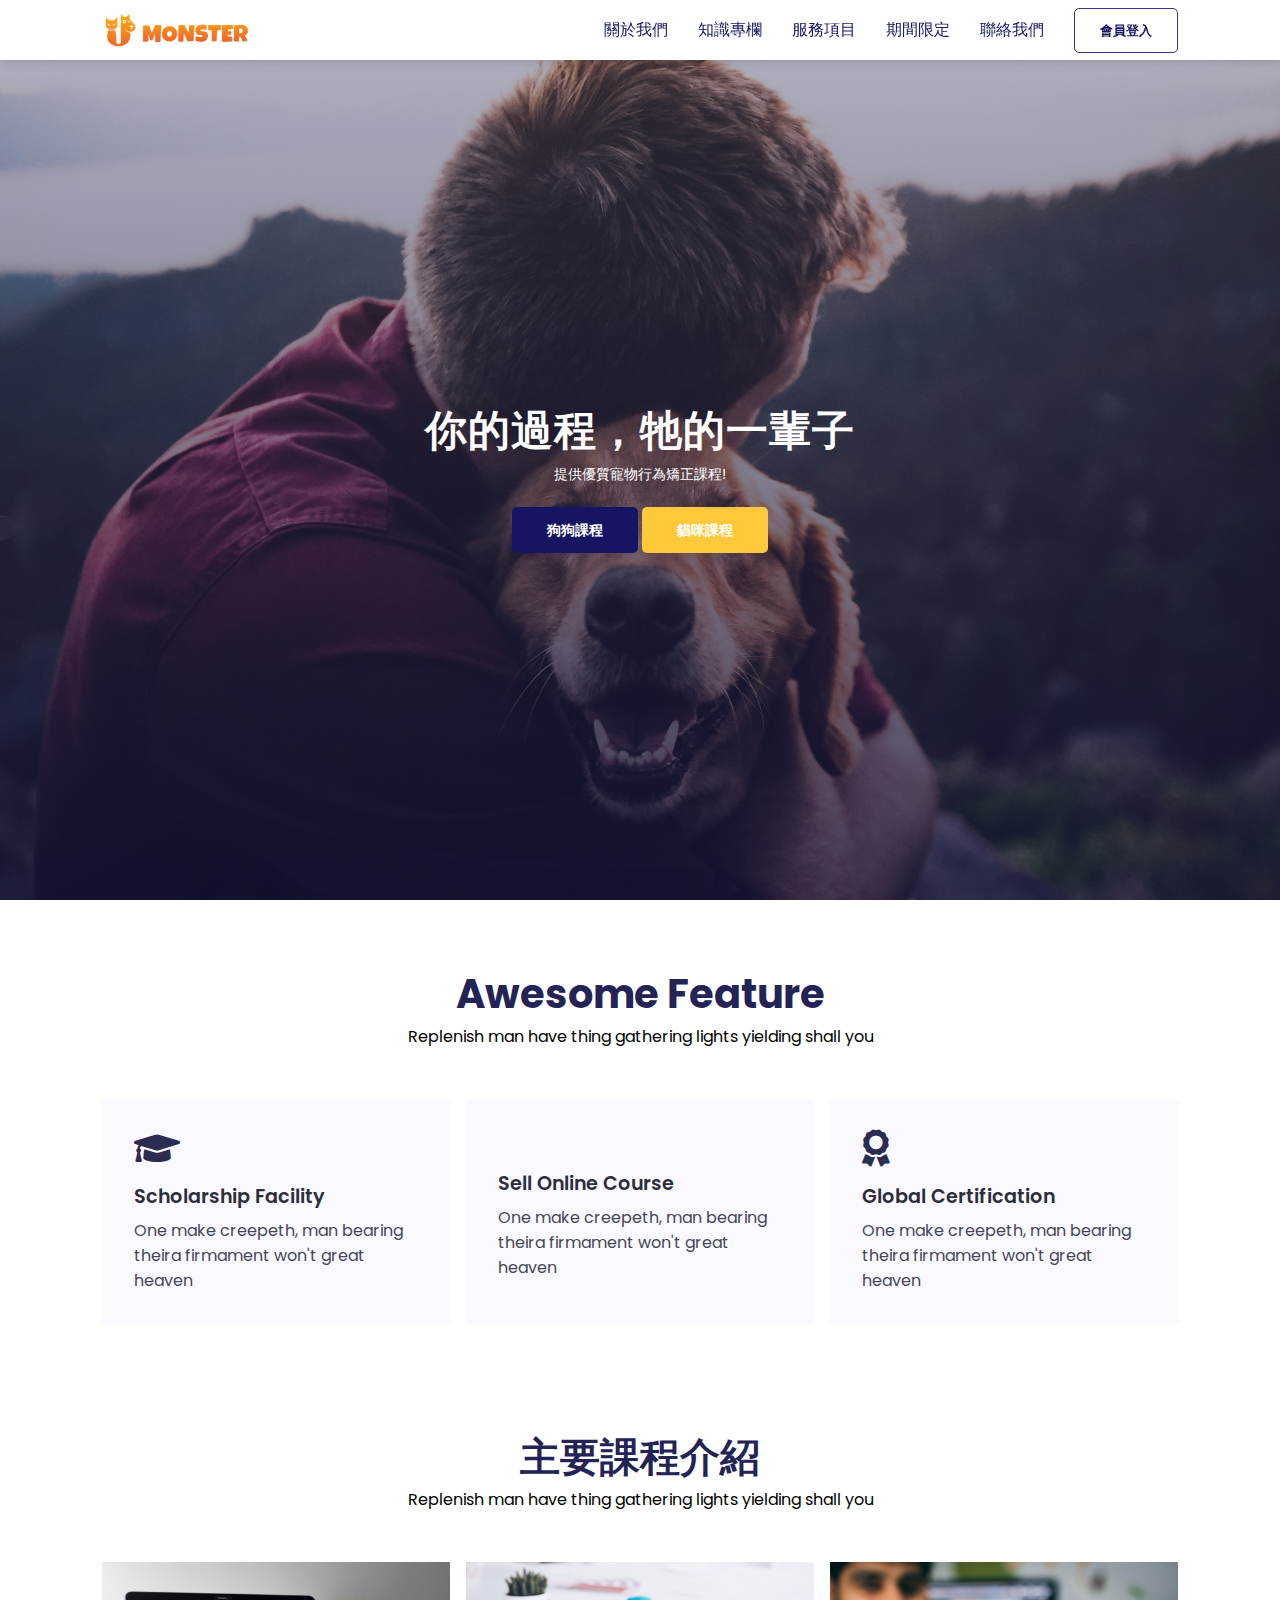
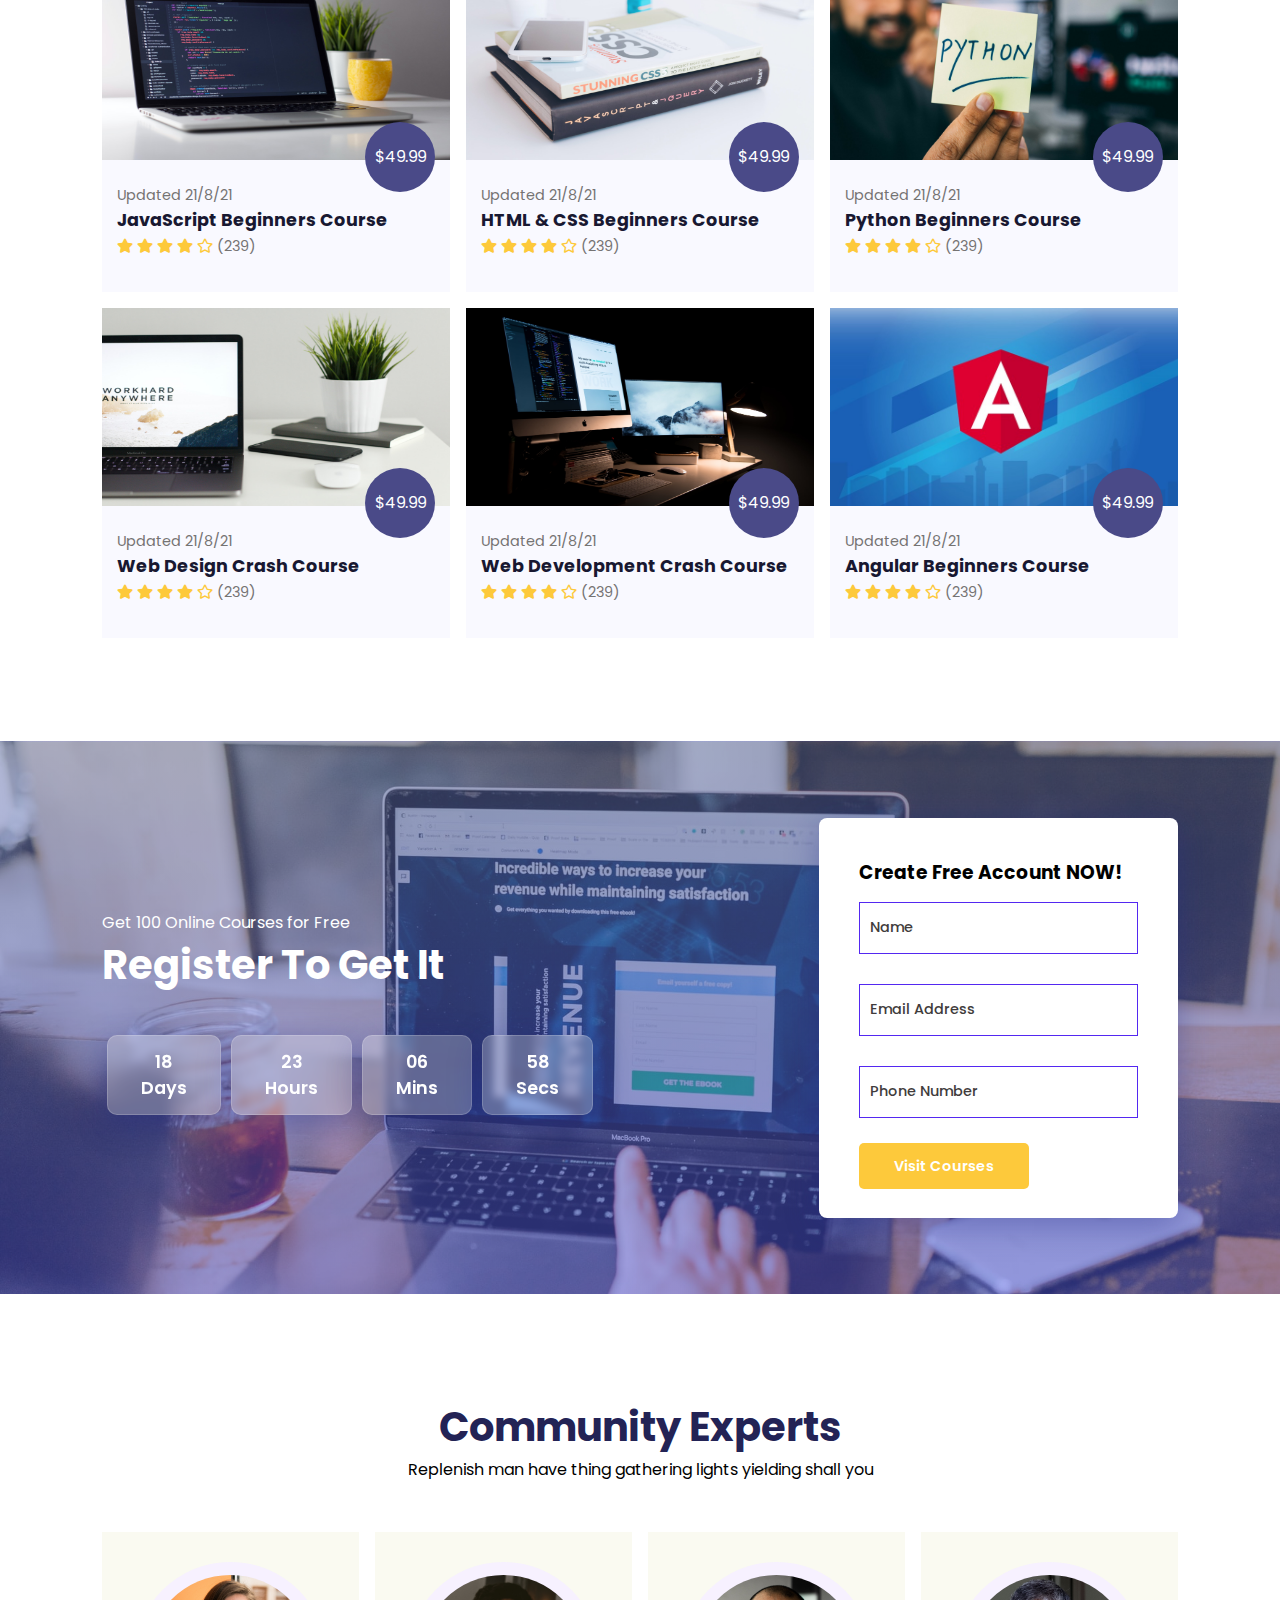
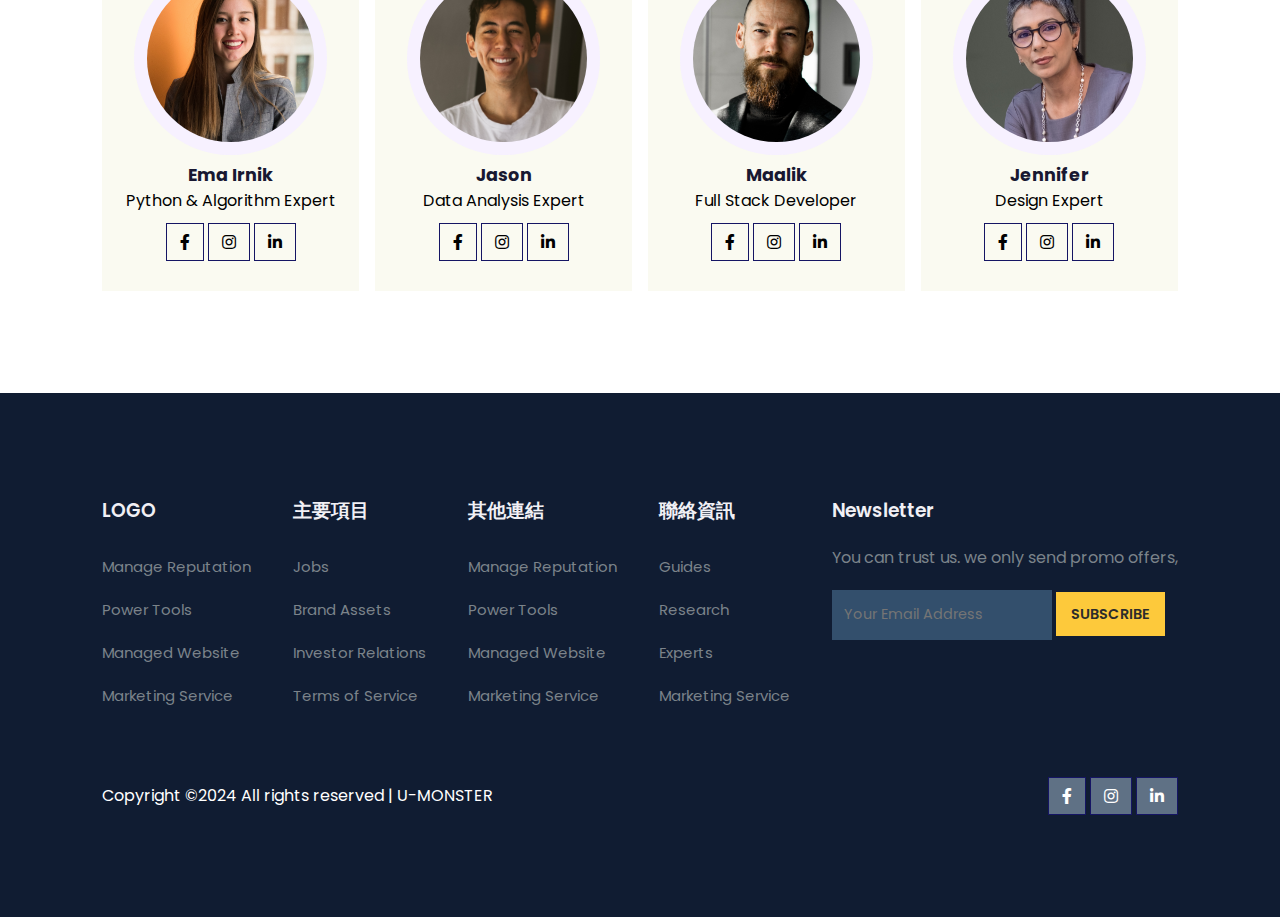
==== index.html @ ef21ac80 "version1" ====
<!DOCTYPE html>
<html lang="en">

<head>
    <meta charset="UTF-8">
    <meta http-equiv="X-UA-Compatible" content="IE=edge">
    <meta name="viewport" content="width=device-width, initial-scale=1.0">
    <title>U-MONSTER</title>
    <link rel="stylesheet" href="https://pro.fontawesome.com/releases/v5.10.0/css/all.css" />

    <link rel="stylesheet" href="style.css">
    <script src="https://code.jquery.com/jquery-3.6.0.min.js" integrity="sha256-/xUj+3OJU5yExlq6GSYGSHk7tPXikynS7ogEvDej/m4=" crossorigin="anonymous"></script>
</head>

<body>

    <nav>
        <img onclick="window.location.href='index.html'" src="images/logo_d.png" alt="">
        <div class="navigation">
            <ul>
                <i id="menu-close" class="fas fa-times"></i>
                <li><a href="about.html">關於我們</a></li>
                <li><a href="blog.html">知識專欄</a></li>
                <li><a href="course.html">服務項目</a></li>
                <li><a href="#">期間限定</a></li>
                <li><a href="contact.html">聯絡我們</a></li>
                <li><a class="blue" href="join.html">會員登入</a></li>
            </ul>
            <img id="menu-btn" src="images/menu.png" alt="">
        </div>
    </nav>

    <section id="home">
        <h2>你的過程，牠的一輩子</h2>
        <p>提供優質寵物行為矯正課程!</p>
        <div class="btn">
            <a class="blue" href="#">狗狗課程</a>
            <a class="yellow" href="#">貓咪課程</a>
        </div>
    </section>

    <section id="features">
        <h1>Awesome Feature</h1>
        <p>Replenish man have thing gathering lights yielding shall you</p>
        <div class="fea-base">
            <div class="fea-box">
                <i class="fas fa-graduation-cap"></i>
                <h3>Scholarship Facility</h3>
                <p>One make creepeth, man bearing theira firmament won't great heaven</p>
            </div>

            <div class="fea-box">
                <i class="fas fa-file-certificate"></i>
                <h3>Sell Online Course</h3>
                <p>One make creepeth, man bearing theira firmament won't great heaven</p>
            </div>

            <div class="fea-box">
                <i class="fas fa-award"></i>
                <h3>Global Certification</h3>
                <p>One make creepeth, man bearing theira firmament won't great heaven</p>
            </div>
        </div>
    </section>

    <section id="course">
        <h1>主要課程介紹</h1>
        <p>Replenish man have thing gathering lights yielding shall you</p>
        <div class="course-box">
            <div class="courses">
                <img src="images/c1.jpg" alt="">
                <div class="details">
                    <span>Updated 21/8/21</span>
                    <h6>JavaScript Beginners Course</h6>
                    <div class="star">
                        <i class="fas fa-star"></i>
                        <i class="fas fa-star"></i>
                        <i class="fas fa-star"></i>
                        <i class="fas fa-star"></i>
                        <i class="far fa-star"></i>
                        <span>(239)</span>
                    </div>
                </div>
                <div class="cost">
                    $49.99
                </div>
            </div>
            <div class="courses">
                <img src="images/c2.jpg" alt="">
                <div class="details">
                    <span>Updated 21/8/21</span>
                    <h6>HTML & CSS Beginners Course</h6>
                    <div class="star">
                        <i class="fas fa-star"></i>
                        <i class="fas fa-star"></i>
                        <i class="fas fa-star"></i>
                        <i class="fas fa-star"></i>
                        <i class="far fa-star"></i>
                        <span>(239)</span>
                    </div>
                </div>
                <div class="cost">
                    $49.99
                </div>
            </div>
            <div class="courses">
                <img src="images/c3.jpg" alt="">
                <div class="details">
                    <span>Updated 21/8/21</span>
                    <h6>Python Beginners Course</h6>
                    <div class="star">
                        <i class="fas fa-star"></i>
                        <i class="fas fa-star"></i>
                        <i class="fas fa-star"></i>
                        <i class="fas fa-star"></i>
                        <i class="far fa-star"></i>
                        <span>(239)</span>
                    </div>
                </div>
                <div class="cost">
                    $49.99
                </div>
            </div>
            <div class="courses">
                <img src="images/c4.jpg" alt="">
                <div class="details">
                    <span>Updated 21/8/21</span>
                    <h6>Web Design Crash Course</h6>
                    <div class="star">
                        <i class="fas fa-star"></i>
                        <i class="fas fa-star"></i>
                        <i class="fas fa-star"></i>
                        <i class="fas fa-star"></i>
                        <i class="far fa-star"></i>
                        <span>(239)</span>
                    </div>
                </div>
                <div class="cost">
                    $49.99
                </div>
            </div>
            <div class="courses">
                <img src="images/c5.jpg" alt="">
                <div class="details">
                    <span>Updated 21/8/21</span>
                    <h6>Web Development Crash Course</h6>
                    <div class="star">
                        <i class="fas fa-star"></i>
                        <i class="fas fa-star"></i>
                        <i class="fas fa-star"></i>
                        <i class="fas fa-star"></i>
                        <i class="far fa-star"></i>
                        <span>(239)</span>
                    </div>
                </div>
                <div class="cost">
                    $49.99
                </div>
            </div>
            <!-- <div class="courses">
                <img src="images/vue.jpeg" alt="">
                <div class="details">
                    <span>Updated 21/8/21</span>
                    <h6>VUE JS Beginners Course</h6>
                    <div class="star">
                        <i class="fas fa-star"></i>
                        <i class="fas fa-star"></i>
                        <i class="fas fa-star"></i>
                        <i class="fas fa-star"></i>
                        <i class="far fa-star"></i>
                        <span>(239)</span>
                    </div>
                </div>
                <div class="cost">
                    $49.99
                </div>
            </div> -->
            <div class="courses">
                <img src="images/c6.jpg" alt="">
                <div class="details">
                    <span>Updated 21/8/21</span>
                    <h6>Angular Beginners Course</h6>
                    <div class="star">
                        <i class="fas fa-star"></i>
                        <i class="fas fa-star"></i>
                        <i class="fas fa-star"></i>
                        <i class="fas fa-star"></i>
                        <i class="far fa-star"></i>
                        <span>(239)</span>
                    </div>
                </div>
                <div class="cost">
                    $49.99
                </div>
            </div>
        </div>
    </section>

    <section id="registration">
        <div class="reminder">
            <p>Get 100 Online Courses for Free</p>
            <h1>Register To Get It</h1>
            <div class="time">
                <div class="date">
                    18<br>Days
                </div>
                <div class="date">
                    23<br>Hours
                </div>
                <div class="date">
                    06<br>Mins
                </div>
                <div class="date">
                    58<br>Secs
                </div>
            </div>
        </div>
        <div class="form">
            <h3>Create Free Account NOW!</h3>
            <input type="text" name="" id="" placeholder="Name">
            <input type="email" name="" id="" placeholder="Email Address">
            <input type="text" name="" id="" placeholder="Phone Number">
            <div class="btn">
                <a class="yellow" href="#">Visit Courses</a>
            </div>
        </div>
    </section>

    <section id="experts">
        <h1>Community Experts</h1>
        <p>Replenish man have thing gathering lights yielding shall you</p>
        <div class="expert-box">
            <div class="profile">
                <img src="images/pro1.webp" alt="">
                <h6>Ema Irnik</h6>
                <p>Python & Algorithm Expert</p>
                <div class="pro-link">
                    <i class="fab fa-facebook-f"></i>
                    <i class="fab fa-instagram"></i>
                    <i class="fab fa-linkedin-in"></i>
                </div>
            </div>
            <div class="profile">
                <img src="images/pro2.webp" alt="">
                <h6>Jason</h6>
                <p>Data Analysis Expert</p>
                <div class="pro-link">
                    <i class="fab fa-facebook-f"></i>
                    <i class="fab fa-instagram"></i>
                    <i class="fab fa-linkedin-in"></i>
                </div>
            </div>
            <div class="profile">
                <img src="images/pro3.webp" alt="">
                <h6>Maalik</h6>
                <p>Full Stack Developer</p>
                <div class="pro-link">
                    <i class="fab fa-facebook-f"></i>
                    <i class="fab fa-instagram"></i>
                    <i class="fab fa-linkedin-in"></i>
                </div>
            </div>
            <div class="profile">
                <img src="images/pro4.webp" alt="">
                <h6>Jennifer </h6>
                <p>Design Expert</p>
                <div class="pro-link">
                    <i class="fab fa-facebook-f"></i>
                    <i class="fab fa-instagram"></i>
                    <i class="fab fa-linkedin-in"></i>
                </div>
            </div>
        </div>
    </section>

    <footer>
        <div class="footer-col">
            <h3>LOGO</h3>
            <li>Manage Reputation</li>
            <li>Power Tools</li>
            <li>Managed Website</li>
            <li>Marketing Service</li>
        </div>
        <div class="footer-col">
            <h3>主要項目</h3>
            <li>Jobs</li>
            <li>Brand Assets</li>
            <li>Investor Relations</li>
            <li>Terms of Service</li>
        </div>
        <div class="footer-col">
            <h3>其他連結</h3>
            <li>Manage Reputation</li>
            <li>Power Tools</li>
            <li>Managed Website</li>
            <li>Marketing Service</li>
        </div>
        <div class="footer-col">
            <h3>聯絡資訊</h3>
            <li>Guides</li>
            <li>Research</li>
            <li>Experts</li>
            <li>Marketing Service</li>
        </div>
        <div class="footer-col">
            <h3>Newsletter</h3>
            <p>You can trust us. we only send promo offers,</p>
            <div class="subscribe">
                <input type="text" name="" placeholder="Your Email Address" id="">
                <a class="yellow" href="#">SUBSCRIBE</a>
            </div>
        </div>
        <div class="copyright">
            <p>Copyright ©2024 All rights reserved | U-MONSTER</p>
            <div class="pro-link">
                <i class="fab fa-facebook-f"></i>
                <i class="fab fa-instagram"></i>
                <i class="fab fa-linkedin-in"></i>
            </div>
        </div>
    </footer>

    <script>
        $("#menu-btn").click(function() {
            $("nav .navigation ul").addClass("active");
        });
        $("#menu-close").click(function() {
            $("nav .navigation ul").removeClass("active");
        });
    </script>

</body>

</html>
---- style.css ----
@import url('https://fonts.googleapis.com/css2?family=Poppins:wght@100;200;300;400;500;600;700;800;900&display=swap');
* {
    margin: 0;
    padding: 0;
    box-sizing: border-box;
    font-family: 'Poppins', sans-serif;
}

body {
    font-family: 'Poppins', sans-serif;
    /* background-image: url("images/back9.jpg");
    background-size: 100%;
    background-position: center;
    background-repeat: no-repeat; */
    /* width: 100%;
    height: 100vh; */
}

h1 {
    font-size: 2.5rem;
    font-weight: 700;
    color: rgb(35, 35, 85);
}

span {
    font-size: .9rem;
    color: #757373;
}

h6 {
    font-size: 1.1rem;
    color: rgb(24, 24, 49);
}

nav {
    position: fixed;
    width: 100%;
    display: flex;
    flex-direction: row;
    justify-content: space-between;
    align-items: center;
    padding: 1vw 8vw;
    background: #fff;
    box-shadow: 2px 2px 10px rgba(0, 0, 0, 0.15);
    z-index: 999;
}

nav img {
    width: 150px;
    cursor: pointer;
}

nav .navigation {
    display: flex;
}

nav .navigation ul {
    display: flex;
    justify-content: flex-end;
    align-items: center;
}

nav .navigation ul li {
    list-style: none;
    margin-left: 30px;
}

nav .navigation ul li a {
    text-decoration: none;
    color: rgb(21, 21, 100);
    font-size: 16px;
    font-weight: 500;
    transition: 0.3s ease;
}

nav .navigation ul li a:hover,
nav .navigation ul li a.active {
    color: #FDC93B;
}

nav .navigation ul li a.blue {
    font-size: 0.8rem;
    padding: 13px 25px;
    border-radius: 5px;
    outline: none;
    border: none;
    font-weight: 600;
    cursor: pointer;
    color: rgb(21, 21, 100);
    border: 1px solid #412e88;
    /* background: rgb(50, 50, 136); */
}

nav .navigation ul li a.blue:hover {
    box-shadow: 2px 2px 11px rgba(0, 0, 0, 0.1);
}

#menu-btn {
    width: 30px;
    height: 30px;
    display: none;
}

#menu-btn img {
    width: 100%;
    height: 100%;
    background-size: cover;
    background-position: center;
}

#menu-close {
    display: none;
}

#home {
    background-image: linear-gradient(rgba(9, 5, 54, 0.3), rgba(5, 4, 46, 0.7)), url("images/bg-2.jpg");
    background-repeat: no-repeat;
    background-size: cover;
    background-position: center;
    display: flex;
    flex-direction: column;
    justify-content: center;
    align-items: center;
    text-align: center;
    padding-top: 40px;
    width: 100%;
    height: 100vh;
}

#home h2 {
    color: #fff;
    font-size: 2.6rem;
    letter-spacing: 1px;
}

#home p {
    width: 50%;
    color: #fff;
    font-size: 0.9rem;
    line-height: 25px;
}

#home .btn {
    margin-top: 30px;
}

#home a {
    text-decoration: none;
    font-size: 0.9rem;
    padding: 13px 35px;
    background: #fff;
    border-radius: 5px;
    font-weight: 600;
    transition: 0.3s ease;
}

#home a.blue {
    text-decoration: none;
    font-size: 0.9rem;
    color: #fff;
    background: rgb(21, 21, 100);
}

#home a.blue:hover {
    background: #f7f3e9;
    color: rgb(21, 21, 100);
}

#home a.yellow {
    text-decoration: none;
    font-size: 0.9rem;
    color: #fff;
    background: #FDC93B;
}

#home a.yellow:hover {
    background: #f7f3e9;
    color: rgb(21, 21, 100);
}

#features {
    padding: 5vw 8vw 0 8vw;
    text-align: center;
}

#features .fea-base {
    display: grid;
    grid-template-columns: repeat(auto-fit, minmax(320px, 1fr));
    grid-gap: 1rem;
    margin-top: 50px;
}

#features .fea-box {
    background: #F9F9FF;
    padding: 2rem;
    text-align: start;
}

#features .fea-box i {
    font-size: 2.3rem;
    color: rgb(44, 44, 80);
}

#features .fea-box h3 {
    font-size: 1.2rem;
    font-weight: 600;
    color: rgb(46, 46, 59);
    padding: 13px 0 7px 0;
}

#features .fea-box p {
    font-size: 1rem;
    font-weight: 400;
    color: rgb(70, 70, 87);
}

#course {
    padding: 8vw 8vw 0 8vw;
    text-align: center;
}

#course .course-box {
    display: grid;
    grid-template-columns: repeat(auto-fit, minmax(320px, 1fr));
    grid-gap: 1rem;
    margin-top: 50px;
}

#course .course-box .courses {
    text-align: start;
    position: relative;
    background: #F9F9FF;
    height: 100%;
}

#course .course-box .courses img {
    width: 100%;
    height: 60%;
    background-size: cover;
    background-position: center;
}

#course .course-box .courses .details {
    padding: 15px 15px 0 15px;
}

#course .course-box .courses .details i {
    color: #FDC93B;
    font-size: .9rem;
}

#course .course-box .courses .cost {
    background-color: rgb(74, 74, 136);
    color: #fff;
    line-height: 70px;
    width: 70px;
    height: 70px;
    text-align: center;
    border-radius: 50%;
    position: absolute;
    bottom: 100px;
    right: 15px;
}


/* Registration */

#registration {
    margin-top: 8vw;
    padding: 6vw 8vw 6vw 8vw;
    background-image: linear-gradient(rgba(99, 112, 168, 0.5), rgba(81, 91, 233, 0.5)), url("images/signup.jpg");
    width: 100%;
    height: 100%;
    background-size: cover;
    background-position: center;
    display: flex;
    justify-content: space-between;
    align-items: center;
}

#registration .reminder {
    color: #fff;
}

#registration .reminder h1 {
    color: #fff;
}

#registration .reminder .time {
    display: flex;
    margin-top: 40px;
}

#registration .reminder .time .date {
    text-align: center;
    border-radius: 5px;
    border: 2px solid #fff;
    padding: 13px 33px;
    margin: 0 5px 10px 5px;
    background: rgba( 255, 255, 255, 0.25);
    box-shadow: 0 8px 32px 0 rgba( 31, 38, 135, 0.37);
    backdrop-filter: blur( 4px);
    -webkit-backdrop-filter: blur( 4px);
    border-radius: 10px;
    border: 1px solid rgba( 255, 255, 255, 0.18);
    font-size: 1.1rem;
    font-weight: 600;
}

#registration .form {
    background: #fff;
    border-radius: 8px;
    display: flex;
    flex-direction: column;
    padding: 40px;
    box-shadow: 0 8px 32px 0 rgba( 31, 38, 135, 0.37);
}

#registration .form input {
    margin: 15px 0;
    padding: 15px 10px;
    border: 1px solid rgb(84, 40, 241);
    outline: none;
}

#registration .form input::placeholder {
    color: #413c3c;
    font-size: 0.9rem;
    font-weight: 500;
}

#registration .btn {
    margin-top: 20px;
}

#registration a {
    text-decoration: none;
    font-size: 0.9rem;
    padding: 13px 35px;
    background: #fff;
    border-radius: 5px;
    font-weight: 600;
    transition: 0.3s ease;
}

#registration a.yellow {
    text-decoration: none;
    font-size: 0.9rem;
    color: #fff;
    background: #FDC93B;
}

#registration a.yellow:hover {
    background: #e4e0d6;
    color: rgb(21, 21, 100);
}

#experts {
    padding: 8vw 8vw 0 8vw;
    text-align: center;
}

#experts .expert-box {
    display: grid;
    grid-template-columns: repeat(auto-fit, minmax(250px, 1fr));
    grid-gap: 1rem;
    margin-top: 50px;
}

#experts .expert-box .profile {
    background: #fafaf1;
    padding: 30px 10px;
}

.pro-link {
    margin-top: 10px;
}

.pro-link i {
    padding: 10px 13px;
    border: 1px solid rgb(21, 21, 100);
    cursor: pointer;
    transition: 0.3s ease;
}

.pro-link i:hover {
    background: rgb(21, 21, 100);
    color: #fff;
    border: 1px solid rgb(21, 21, 100);
    cursor: pointer;
}

footer {
    margin-top: 8vw;
    padding: 8vw;
    /* background-color: #002347; */
    background-color: #101C32;
    /* display: grid;
    grid-template-columns: repeat(auto-fit, minmax(270px, 1fr));
    grid-gap: 1rem; */
    display: flex;
    justify-content: space-between;
    align-items: flex-start;
    flex-wrap: wrap;
}

footer .footer-col {
    padding-bottom: 40px;
}

footer h3 {
    color: rgb(241, 240, 245);
    font-weight: 600;
    padding-bottom: 20px;
}

footer li {
    list-style: none;
    color: #7b838a;
    padding: 10px 0;
    font-size: 15px;
    cursor: pointer;
    transition: 0.3s ease;
}

footer li:hover {
    color: rgb(241, 240, 245);
}

footer p {
    color: #7b838a;
}

footer .subscribe {
    margin-top: 20px;
}

footer input {
    width: 220px;
    padding: 15px 12px;
    background: #334F6C;
    border: none;
    outline: none;
    color: #fff;
}

footer input::placeholder {
    font-size: 0.9rem;
}

footer .subscribe a {
    text-decoration: none;
    font-size: 0.9rem;
    padding: 12px 15px;
    background: #fff;
    font-weight: 600;
    transition: 0.3s ease;
}

footer .subscribe a.yellow {
    text-decoration: none;
    font-size: 0.9rem;
    color: #2c2c2c;
    background: #FDC93B;
}

footer .subscribe a.yellow:hover {
    background: #f7f3e9;
    color: rgb(21, 21, 100);
}

footer .copyright {
    margin-top: 20px;
    display: flex;
    justify-content: space-between;
    align-items: center;
    width: 100%;
    flex-wrap: wrap;
}

footer .copyright p {
    color: #fff;
}

footer .pro-link {
    margin-top: 0;
}

footer .pro-link i {
    background: #5f7185;
    color: #fff;
}

footer .pro-link i:hover {
    background: #FDC93B;
    color: #2c2c2c;
}


/* About Section */

#about-home {
    background-image: linear-gradient(rgba(9, 5, 54, 0.3), rgba(5, 4, 46, 0.7)), url("images/a_1.jpg");
    background-repeat: no-repeat;
    background-size: cover;
    background-position: center;
    display: flex;
    justify-content: center;
    align-items: center;
    text-align: center;
    width: 100%;
    height: 60vh;
    padding-top: 100px;
}

#about-home h2 {
    color: #fff;
    font-size: 2.2rem;
    letter-spacing: 1px;
}

#about-container {
    display: flex;
    align-items: center;
    padding: 8vw 8vw 2vw 8vw;
}

#about-container .about-img {
    width: 60%;
    padding-right: 60px;
}

#about-container .about-img img {
    width: 100%;
}

#about-container .about-text {
    width: 40%;
}

#about-container .about-text h2 {
    color: #29303B;
    padding-bottom: 15px;
}

#about-container .about-text p {
    color: #686F7A;
    font-weight: 300;
}

#about-container .about-text .about-fe {
    display: flex;
    justify-content: space-between;
    align-items: flex-start;
    margin-top: 30px;
}

#about-container .about-text .about-fe img {
    width: 50px;
    background-size: cover;
    background-position: center;
    margin-right: 20px;
}

#about-container .about-text .about-fe .fe-text {
    width: 90%;
}

#about-container .about-text .about-fe .fe-text h5 {
    font-size: 16px;
    color: #29303B;
}

#trust {
    text-align: center;
    padding: 8vw 8vw 0 8vw;
}

#trust .trust-images {
    display: flex;
    flex-direction: row;
    justify-content: space-between;
    align-items: center;
    margin-top: 60px;
}

#trust .trust-images img {
    width: 90px;
    height: auto;
}


/* Blog Section */

#blog-container {
    display: flex;
    align-items: flex-start;
    justify-content: space-between;
    padding: 8vw;
}

#blog-container .blogs {
    width: 60%;
}

#blog-container .blogs .post {
    padding-bottom: 60px;
}

#blog-container .blogs .post img {
    width: 100%;
    border-radius: 19px;
}

#blog-container .blogs .post h3 {
    padding: 15px 0 10px 0;
    color: #29303B;
}

#blog-container .blogs .post p {
    color: #757373;
    padding-bottom: 20px;
    text-align: justify;
}

#blog-container .blogs .post a {
    text-decoration: none;
    font-size: 0.9rem;
    padding: 13px 35px;
    background: #fff;
    border-radius: 5px;
    font-weight: 600;
    transition: 0.3s ease;
}

#blog-container .blogs .post a.blue {
    text-decoration: none;
    font-size: 0.9rem;
    color: #fff;
    background: rgb(21, 21, 100);
}

#blog-container .cate {
    width: 30%;
}

#blog-container .cate h2 {
    padding-bottom: 7px;
}

#blog-container .cate a {
    text-decoration: none;
    color: #757373;
}

#blog-container .cate p {
    padding: 10px 0;
    font-weight: 500;
}


/* Post Section */

#blog-container .postpage {
    width: 60%;
    margin: 0 auto;
}

#blog-container .postpage img {
    width: 100%;
    height: 70vh;
    object-fit: cover;
}

#blog-container .postpage p {
    padding-bottom: 60px !important;
    text-align: justify;
}


/* Course Inner */

#course-inner {
    display: flex;
    justify-content: space-between;
    align-items: flex-start;
    padding: 8vw;
}

#course-inner .overview {
    width: 70%;
}

#course-inner .overview .course-img {
    width: 100%;
    height: 65vh;
    object-fit: cover;
    border-radius: 12px;
    margin-bottom: 20px;
}

#course-inner h3 {
    padding: 35px 0 25px 0;
    color: #29303B;
}

#course-inner p {
    color: #64626e;
}

#course-inner hr {
    height: 1px;
    background: rgba(236, 226, 229, 0.5);
    margin-top: 40px;
}

#course-inner .overview .course-head {
    display: flex;
    align-items: flex-start;
    justify-content: space-between;
}

#course-inner .overview .course-head .c-name {
    width: 70%;
}

#course-inner .overview .course-head h2 {
    color: #29303B;
}

#course-inner .overview .course-head .star {
    margin: 6px 0;
}

#course-inner .overview .course-head i {
    color: #FDC93B;
    font-size: .9rem;
}

#course-inner .overview .course-head p {
    font-size: 15px;
}

#course-inner .overview .course-head span {
    padding: 16px 22px 13px;
    border-radius: 5px;
    font-size: 24px;
    font-weight: 700;
    color: #5838fc;
    background: rgba(88, 56, 252, 0.1);
}

#course-inner .learn p {
    font-size: 15px;
    padding-bottom: 15px;
}

#course-inner .learn p i {
    color: #654ce4;
    font-weight: 700;
    margin-right: 20px;
}

#course-inner .tutor {
    display: flex;
    /* margin: 25px 0; */
}

#course-inner .tutor img {
    width: 70px;
    height: 70px;
    border-radius: 50%;
    margin-right: 20px;
}

#course-inner .tutor h5 {
    font-size: 16px;
}

#course-inner .tutor p {
    font-size: 15px;
}

#course-inner .enroll {
    width: 300px;
    padding: 0px 30px 30px 30px;
    border-radius: 11px;
    box-shadow: 0px 20px 40px 0px rgb(11 2 55 / 8%);
}

#course-inner .enroll h3 {
    padding-bottom: 10px;
}

#course-inner .enroll p {
    font-size: 15px;
    color: #64626e;
    margin: 15px 0;
}

#course-inner .enroll p i {
    color: #654ce4;
    font-weight: 500;
    width: 16px;
    height: 16px;
    line-height: 16px;
    margin-right: 18px;
    text-align: center;
}

#course-inner .enroll-btn {
    padding: 25px 0 20px 0;
    margin: auto;
    text-align: center;
}

#course-inner .enroll-btn a.blue {
    text-decoration: none;
    width: 300px;
    font-size: 0.8rem;
    padding: 13px 45px;
    border-radius: 5px;
    font-weight: 600;
    /* color: rgb(21, 21, 100); */
    color: #fff;
    border: 1px solid #412e88;
    background: rgb(50, 50, 136);
}


/* Contact */

#contact {
    display: flex;
    align-items: flex-start;
    justify-content: space-between;
    padding: 8vw;
}

#contact .getin {
    width: 350px;
}

#contact .getin h2 {
    font-size: 30px;
    color: #2c234d;
    font-weight: 800;
    line-height: .8;
    margin-bottom: 16px;
}

#contact .getin p {
    color: #686875;
    line-height: 24px;
    border-bottom: 1px solid #e5e4ed;
    margin-bottom: 33px;
    padding-bottom: 25px;
}

#contact .getin .getin-details h3 {
    font-size: 16px;
    line-height: 26px;
    font-weight: 600;
    margin-bottom: 15px;
    color: #2c234d;
}

#contact .getin .getin-details div {
    display: flex;
}

#contact .getin .getin-details .get {
    font-size: 16px;
    line-height: 22px;
    color: #5838fc;
    margin-right: 20px;
}

#contact .getin .getin-details div p {
    font-size: 14px;
    border-bottom: none;
    line-height: 22px;
    margin-bottom: 15px;
}

#contact .getin .getin-details .pro-link i {
    margin-right: 8px;
}

#contact .form {
    width: 60%;
    background: #f7f6fa;
    padding: 40px;
    border-radius: 10px;
}

#contact .form h4 {
    font-size: 24px;
    color: #2c234d;
    line-height: 30px;
    margin-bottom: 8px;
}

#contact .form p {
    color: #686875;
    line-height: 24px;
    padding-bottom: 25px;
}

#contact .form .form-row {
    width: 100%;
    display: flex;
    justify-content: space-between;
}

#contact .form .form-row input {
    width: 48%;
    font-size: 14px;
    font-weight: 400;
    border-radius: 3px;
    border: none;
    background: #fff;
    color: #7e7c87;
    outline: none;
    border: 1px solid transparent;
    padding: 20px 30px;
    margin-bottom: 20px;
}

#contact .form .form-col input,
#contact .form .form-col textarea {
    width: 100%;
    font-size: 14px;
    font-weight: 400;
    border-radius: 3px;
    border: none;
    background: #fff;
    color: #7e7c87;
    outline: none;
    border: 1px solid transparent;
    padding: 20px 30px;
    margin-bottom: 20px;
}

#contact .form button {
    font-size: 0.9rem;
    padding: 13px 25px;
    background: #fff;
    border-radius: 5px;
    outline: none;
    border: none;
    font-weight: 600;
    cursor: pointer;
    color: #fff;
    background: rgb(21, 21, 100);
}

#map {
    width: 100%;
    height: 70vh;
}

#map iframe {
    width: 100%;
    height: 100%;
}

@media (max-width:769px) {
    nav {
        padding: 15px 20px;
    }
    nav img {
        width: 130px;
    }
    nav .navigation ul {
        width: 230px;
        height: 100vh;
        position: absolute;
        top: 0;
        right: -230px;
        display: flex;
        flex-direction: column;
        justify-content: flex-start;
        align-items: flex-start;
        background: rgba( 17, 20, 104, 0.45);
        backdrop-filter: blur( 4.5px);
        -webkit-backdrop-filter: blur( 4.5px);
        border: 1px solid rgba( 255, 255, 255, 0.18);
        z-index: 99999;
        transition: 0.3s ease-in-out;
    }
    nav .navigation ul.active {
        right: 0px;
    }
    #menu-close {
        display: initial;
        font-size: 1.6rem;
        padding: 30px 0px 20px 20px;
        color: #fff;
    }
    nav .navigation ul li {
        padding: 20px 0px 20px 40px;
        margin-left: 0;
    }
    nav .navigation ul li a {
        color: #fff;
    }
    nav .navigation ul li a.blue {
        color: #fff;
        border: 1px solid #fff;
    }
    #menu-btn {
        display: initial;
    }
    #home {
        padding-top: 0px;
        width: 100%;
        height: 100vh;
    }
    #home h2 {
        font-size: 2.1rem;
        line-height: 45px;
    }
    #home p {
        width: 90%;
        color: #fff;
        font-size: 0.9rem;
        line-height: 25px;
    }
    #features {
        padding: 8vw 4vw 0 4vw;
    }
    #course {
        padding: 8vw 4vw 0 4vw;
    }
    #registration {
        margin-top: 8vw;
        padding: 6vw 4vw;
    }
    #registration .reminder .time {
        display: flex;
        flex-wrap: wrap;
    }
    footer .pro-link {
        margin-top: 15px;
    }
    /* About Section */
    #about-container {
        padding: 8vw 4vw 2vw 4vw;
    }
    #about-container .about-img {
        padding-right: 30px;
    }
    #trust .trust-images img {
        width: 50px;
        height: auto;
    }
    /* Blog Section */
    #blog-container {
        padding: 8vw 4vw;
    }
    /* Post Section */
    #blog-container .postpage {
        width: 100%;
        margin-top: 30px;
    }
    #blog-container .postpage img {
        width: 100%;
        height: 50vh;
        object-fit: cover;
    }
    /* Course Inner */
    #course-inner {
        padding: 8vw 4vw;
        flex-direction: column;
    }
    #course-inner .overview {
        width: 100%;
        padding-bottom: 30px;
    }
    #course-inner .overview .course-img {
        width: 100%;
        height: 100%;
    }
    /* Contact */
    #contact {
        padding: 8vw 4vw;
    }
    #contact .getin {
        width: 250px;
    }
}

@media (max-width: 475px) {
    h1 {
        font-size: 2rem;
    }
    #registration {
        margin-top: 8vw;
        padding: 6vw 4vw 6vw 4vw;
        display: flex;
        flex-direction: column;
        justify-content: center;
        align-items: center;
        text-align: center;
    }
    #registration .reminder .time {
        margin-top: 20px;
        justify-content: center;
        align-items: center;
    }
    #registration .form {
        margin-top: 20px;
        width: 100%;
    }
    footer input {
        width: 100%;
        margin-bottom: 15px;
    }
    /* About Section */
    #about-container {
        flex-direction: column-reverse;
    }
    #about-container .about-img {
        width: 100%;
        padding-right: 0px;
    }
    #about-container .about-text {
        width: 100%;
        padding-bottom: 20px;
    }
    #trust {
        text-align: center;
        padding: 8vw 4vw 0 4vw;
    }
    #trust .trust-images {
        display: flex;
        flex-direction: row;
        justify-content: center;
        align-items: center;
        flex-wrap: wrap;
        margin-top: 40px;
    }
    #trust .trust-images img {
        width: 60px;
        margin: 10px 15px;
        height: auto;
    }
    /* Blog Section */
    #blog-container {
        flex-direction: column;
    }
    #blog-container .blogs {
        width: 100%;
    }
    #blog-container .cate {
        width: 100%;
    }
    #blog-container .postpage {
        width: 100%;
        margin-top: 70px;
    }
    /* Course_inner */
    #course-inner .overview .course-head h2 {
        font-size: 22px;
    }
    #course-inner .overview .course-head span {
        font-size: 22px;
    }
    #course-inner .enroll {
        width: 100%;
    }
    /* contact */
    #contact {
        flex-direction: column;
        justify-content: center;
    }
    #contact .form {
        width: 100%;
        padding: 30px 20px;
    }
    #contact .form .form-row {
        flex-direction: column-reverse;
        justify-content: flex-start;
    }
    #contact .form .form-row input {
        width: 100%;
    }
    #contact .getin {
        width: 100%;
        margin-bottom: 60px;
    }
}
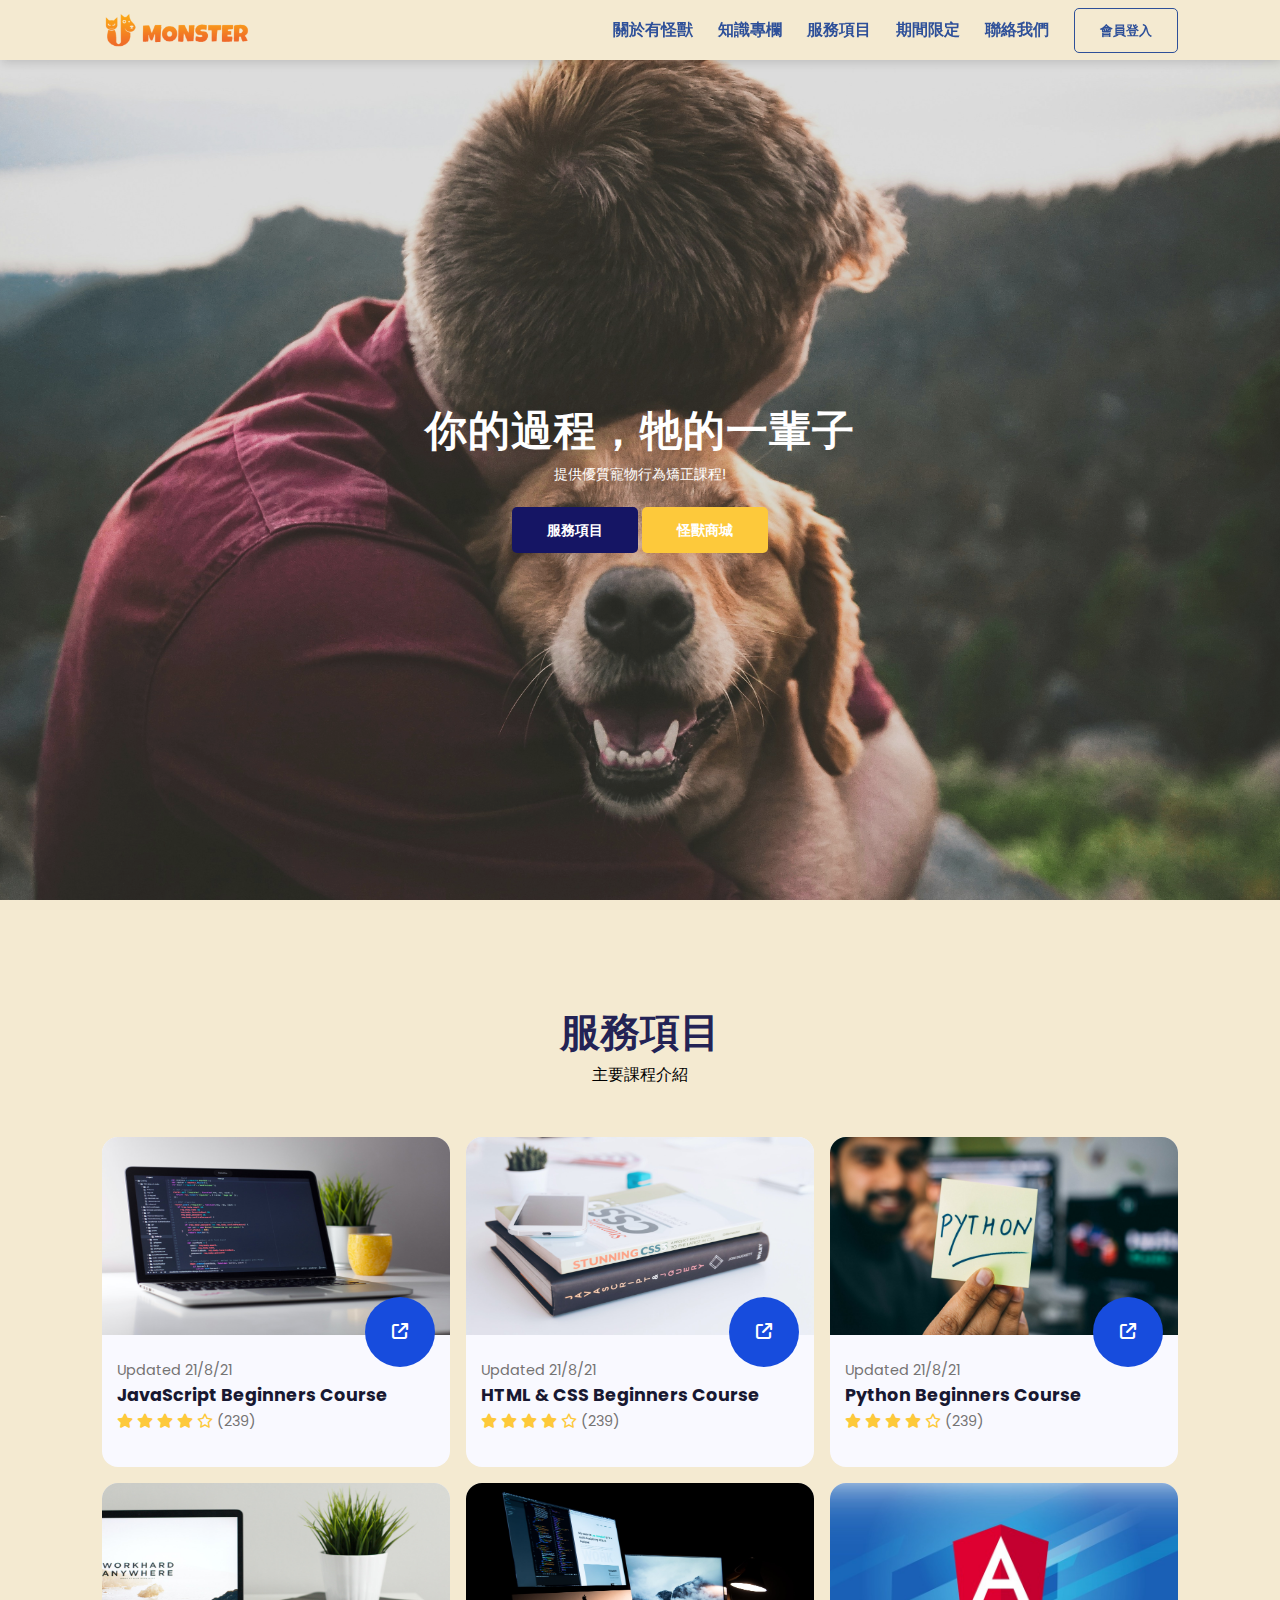
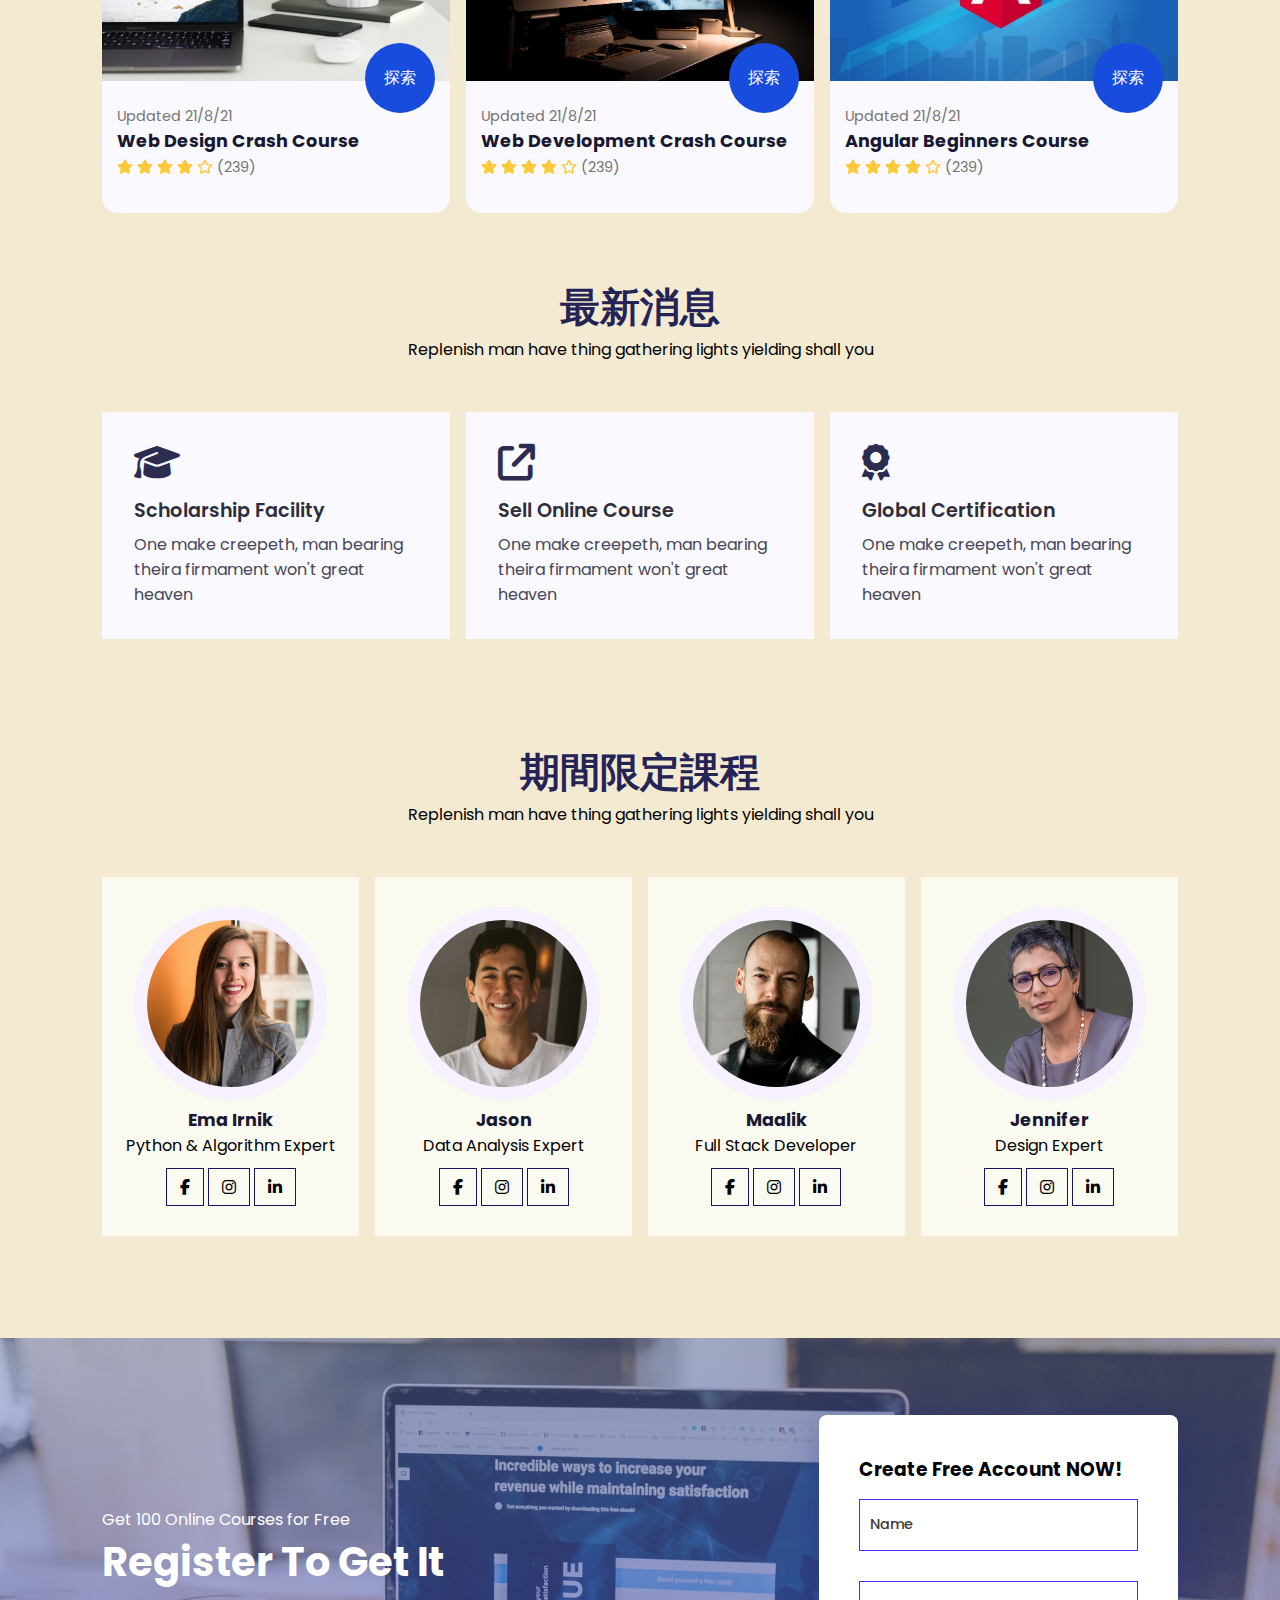
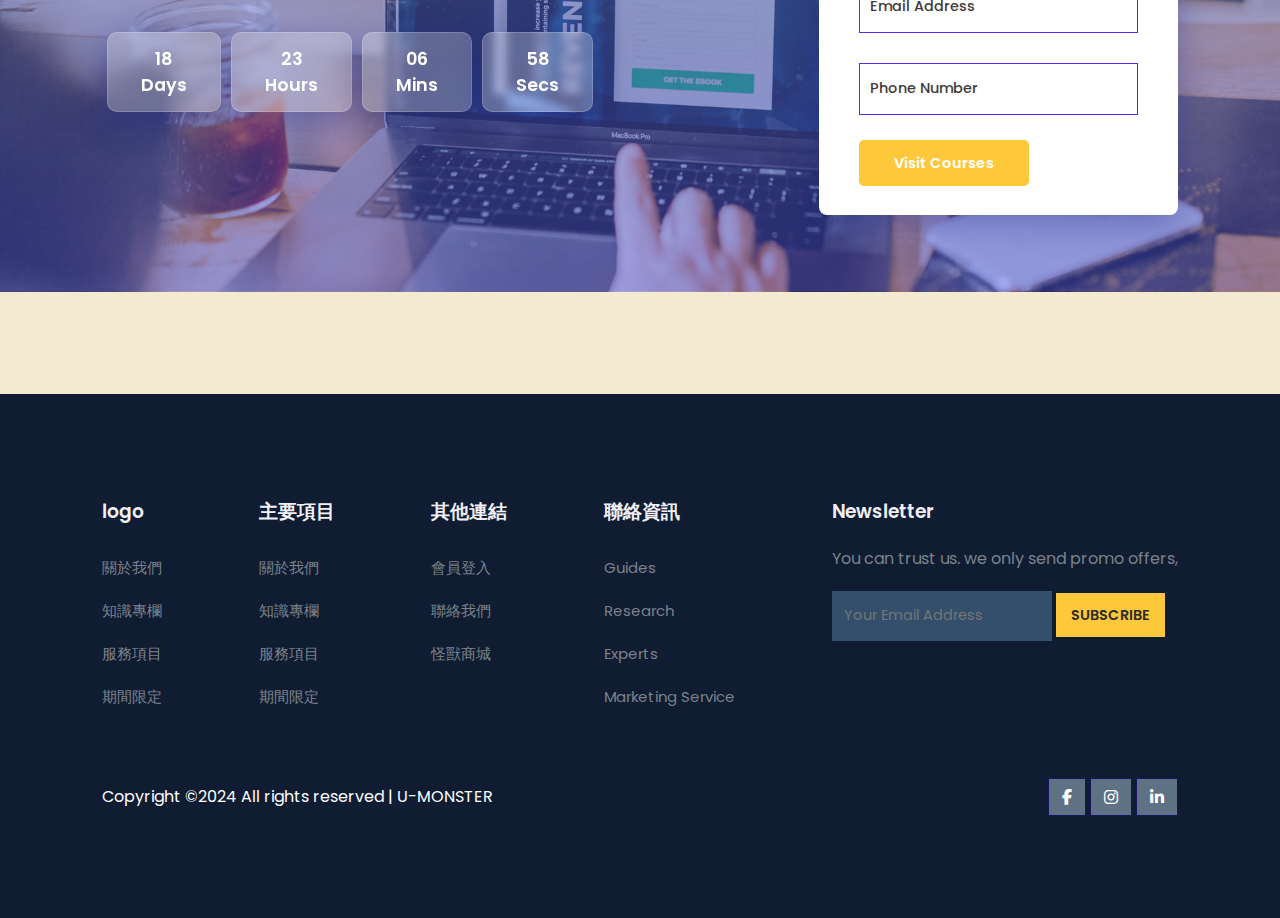
==== commit b3478bb2: "version1" ====
--- a/index.html
+++ b/index.html
@@ -1,163 +1,134 @@
 <!DOCTYPE html>
 <html lang="en">
-
-<head>
-    <meta charset="UTF-8">
-    <meta http-equiv="X-UA-Compatible" content="IE=edge">
-    <meta name="viewport" content="width=device-width, initial-scale=1.0">
+  <head>
+    <meta charset="UTF-8" />
+    <meta http-equiv="X-UA-Compatible" content="IE=edge" />
+    <meta name="viewport" content="width=device-width, initial-scale=1.0" />
     <title>U-MONSTER</title>
-    <link rel="stylesheet" href="https://pro.fontawesome.com/releases/v5.10.0/css/all.css" />
-
-    <link rel="stylesheet" href="style.css">
-    <script src="https://code.jquery.com/jquery-3.6.0.min.js" integrity="sha256-/xUj+3OJU5yExlq6GSYGSHk7tPXikynS7ogEvDej/m4=" crossorigin="anonymous"></script>
-</head>
-
-<body>
-
+    <link rel="stylesheet" href="https://cdnjs.cloudflare.com/ajax/libs/font-awesome/6.5.1/css/all.min.css" />
+
+    <link rel="stylesheet" href="style.css" />
+    <script src="https://code.jquery.com/jquery-3.7.1.js" integrity="sha256-eKhayi8LEQwp4NKxN+CfCh+3qOVUtJn3QNZ0TciWLP4=" crossorigin="anonymous"></script>
+  </head>
+
+  <body>
     <nav>
-        <img onclick="window.location.href='index.html'" src="images/logo_d.png" alt="">
-        <div class="navigation">
-            <ul>
-                <i id="menu-close" class="fas fa-times"></i>
-                <li><a href="about.html">關於我們</a></li>
-                <li><a href="blog.html">知識專欄</a></li>
-                <li><a href="course.html">服務項目</a></li>
-                <li><a href="#">期間限定</a></li>
-                <li><a href="contact.html">聯絡我們</a></li>
-                <li><a class="blue" href="join.html">會員登入</a></li>
-            </ul>
-            <img id="menu-btn" src="images/menu.png" alt="">
-        </div>
+      <img onclick="window.location.href='index.html'" src="images/logo_d.png" alt="" />
+      <div class="navigation">
+        <ul>
+          <i id="menu-close" class="fas fa-times"></i>
+          <li><a href="about.html">關於有怪獸</a></li>
+          <li><a href="blog.html">知識專欄</a></li>
+          <li><a href="course.html">服務項目</a></li>
+          <li><a href="#">期間限定</a></li>
+          <li><a href="contact.html">聯絡我們</a></li>
+          <li class="dropdown">
+            <a class="blue">會員登入</a>
+            <div class="dropdown-content">
+              <a href="#">選項 1</a>
+              <a href="#">選項 2</a>
+              <a href="#">選項 3</a>
+            </div>
+          </li>
+        </ul>
+        <img id="menu-btn" src="images/menu.png" alt="" />
+      </div>
     </nav>
 
     <section id="home">
-        <h2>你的過程，牠的一輩子</h2>
-        <p>提供優質寵物行為矯正課程!</p>
-        <div class="btn">
-            <a class="blue" href="#">狗狗課程</a>
-            <a class="yellow" href="#">貓咪課程</a>
-        </div>
-    </section>
-
-    <section id="features">
-        <h1>Awesome Feature</h1>
-        <p>Replenish man have thing gathering lights yielding shall you</p>
-        <div class="fea-base">
-            <div class="fea-box">
-                <i class="fas fa-graduation-cap"></i>
-                <h3>Scholarship Facility</h3>
-                <p>One make creepeth, man bearing theira firmament won't great heaven</p>
-            </div>
-
-            <div class="fea-box">
-                <i class="fas fa-file-certificate"></i>
-                <h3>Sell Online Course</h3>
-                <p>One make creepeth, man bearing theira firmament won't great heaven</p>
-            </div>
-
-            <div class="fea-box">
-                <i class="fas fa-award"></i>
-                <h3>Global Certification</h3>
-                <p>One make creepeth, man bearing theira firmament won't great heaven</p>
-            </div>
-        </div>
+      <h2>你的過程，牠的一輩子</h2>
+      <p>提供優質寵物行為矯正課程!</p>
+      <div class="btn">
+        <a class="blue" href="#">服務項目</a>
+        <a class="yellow" href="#">怪獸商城</a>
+      </div>
     </section>
 
     <section id="course">
-        <h1>主要課程介紹</h1>
-        <p>Replenish man have thing gathering lights yielding shall you</p>
-        <div class="course-box">
-            <div class="courses">
-                <img src="images/c1.jpg" alt="">
-                <div class="details">
-                    <span>Updated 21/8/21</span>
-                    <h6>JavaScript Beginners Course</h6>
-                    <div class="star">
-                        <i class="fas fa-star"></i>
-                        <i class="fas fa-star"></i>
-                        <i class="fas fa-star"></i>
-                        <i class="fas fa-star"></i>
-                        <i class="far fa-star"></i>
-                        <span>(239)</span>
-                    </div>
-                </div>
-                <div class="cost">
-                    $49.99
-                </div>
-            </div>
-            <div class="courses">
-                <img src="images/c2.jpg" alt="">
-                <div class="details">
-                    <span>Updated 21/8/21</span>
-                    <h6>HTML & CSS Beginners Course</h6>
-                    <div class="star">
-                        <i class="fas fa-star"></i>
-                        <i class="fas fa-star"></i>
-                        <i class="fas fa-star"></i>
-                        <i class="fas fa-star"></i>
-                        <i class="far fa-star"></i>
-                        <span>(239)</span>
-                    </div>
-                </div>
-                <div class="cost">
-                    $49.99
-                </div>
-            </div>
-            <div class="courses">
-                <img src="images/c3.jpg" alt="">
-                <div class="details">
-                    <span>Updated 21/8/21</span>
-                    <h6>Python Beginners Course</h6>
-                    <div class="star">
-                        <i class="fas fa-star"></i>
-                        <i class="fas fa-star"></i>
-                        <i class="fas fa-star"></i>
-                        <i class="fas fa-star"></i>
-                        <i class="far fa-star"></i>
-                        <span>(239)</span>
-                    </div>
-                </div>
-                <div class="cost">
-                    $49.99
-                </div>
-            </div>
-            <div class="courses">
-                <img src="images/c4.jpg" alt="">
-                <div class="details">
-                    <span>Updated 21/8/21</span>
-                    <h6>Web Design Crash Course</h6>
-                    <div class="star">
-                        <i class="fas fa-star"></i>
-                        <i class="fas fa-star"></i>
-                        <i class="fas fa-star"></i>
-                        <i class="fas fa-star"></i>
-                        <i class="far fa-star"></i>
-                        <span>(239)</span>
-                    </div>
-                </div>
-                <div class="cost">
-                    $49.99
-                </div>
-            </div>
-            <div class="courses">
-                <img src="images/c5.jpg" alt="">
-                <div class="details">
-                    <span>Updated 21/8/21</span>
-                    <h6>Web Development Crash Course</h6>
-                    <div class="star">
-                        <i class="fas fa-star"></i>
-                        <i class="fas fa-star"></i>
-                        <i class="fas fa-star"></i>
-                        <i class="fas fa-star"></i>
-                        <i class="far fa-star"></i>
-                        <span>(239)</span>
-                    </div>
-                </div>
-                <div class="cost">
-                    $49.99
-                </div>
-            </div>
-            <!-- <div class="courses">
+      <h1>服務項目</h1>
+      <p>主要課程介紹</p>
+      <div class="course-box">
+        <div class="courses">
+          <img src="images/c1.jpg" alt="" />
+          <div class="details">
+            <span>Updated 21/8/21</span>
+            <h6>JavaScript Beginners Course</h6>
+            <div class="star">
+              <i class="fas fa-star"></i>
+              <i class="fas fa-star"></i>
+              <i class="fas fa-star"></i>
+              <i class="fas fa-star"></i>
+              <i class="far fa-star"></i>
+              <span>(239)</span>
+            </div>
+          </div>
+          <div class="cost"><i class="fa-solid fa-arrow-up-right-from-square"></i></div>
+        </div>
+        <div class="courses">
+          <img src="images/c2.jpg" alt="" />
+          <div class="details">
+            <span>Updated 21/8/21</span>
+            <h6>HTML & CSS Beginners Course</h6>
+            <div class="star">
+              <i class="fas fa-star"></i>
+              <i class="fas fa-star"></i>
+              <i class="fas fa-star"></i>
+              <i class="fas fa-star"></i>
+              <i class="far fa-star"></i>
+              <span>(239)</span>
+            </div>
+          </div>
+          <div class="cost"><i class="fa-solid fa-arrow-up-right-from-square"></i></div>
+        </div>
+        <div class="courses">
+          <img src="images/c3.jpg" alt="" />
+          <div class="details">
+            <span>Updated 21/8/21</span>
+            <h6>Python Beginners Course</h6>
+            <div class="star">
+              <i class="fas fa-star"></i>
+              <i class="fas fa-star"></i>
+              <i class="fas fa-star"></i>
+              <i class="fas fa-star"></i>
+              <i class="far fa-star"></i>
+              <span>(239)</span>
+            </div>
+          </div>
+          <div class="cost"><i class="fa-solid fa-arrow-up-right-from-square"></i></div>
+        </div>
+        <div class="courses">
+          <img src="images/c4.jpg" alt="" />
+          <div class="details">
+            <span>Updated 21/8/21</span>
+            <h6>Web Design Crash Course</h6>
+            <div class="star">
+              <i class="fas fa-star"></i>
+              <i class="fas fa-star"></i>
+              <i class="fas fa-star"></i>
+              <i class="fas fa-star"></i>
+              <i class="far fa-star"></i>
+              <span>(239)</span>
+            </div>
+          </div>
+          <div class="cost">探索</div>
+        </div>
+        <div class="courses">
+          <img src="images/c5.jpg" alt="" />
+          <div class="details">
+            <span>Updated 21/8/21</span>
+            <h6>Web Development Crash Course</h6>
+            <div class="star">
+              <i class="fas fa-star"></i>
+              <i class="fas fa-star"></i>
+              <i class="fas fa-star"></i>
+              <i class="fas fa-star"></i>
+              <i class="far fa-star"></i>
+              <span>(239)</span>
+            </div>
+          </div>
+          <div class="cost">探索</div>
+        </div>
+        <!-- <div class="courses">
                 <img src="images/vue.jpeg" alt="">
                 <div class="details">
                     <span>Updated 21/8/21</span>
@@ -175,160 +146,186 @@
                     $49.99
                 </div>
             </div> -->
-            <div class="courses">
-                <img src="images/c6.jpg" alt="">
-                <div class="details">
-                    <span>Updated 21/8/21</span>
-                    <h6>Angular Beginners Course</h6>
-                    <div class="star">
-                        <i class="fas fa-star"></i>
-                        <i class="fas fa-star"></i>
-                        <i class="fas fa-star"></i>
-                        <i class="fas fa-star"></i>
-                        <i class="far fa-star"></i>
-                        <span>(239)</span>
-                    </div>
-                </div>
-                <div class="cost">
-                    $49.99
-                </div>
-            </div>
-        </div>
+        <div class="courses">
+          <img src="images/c6.jpg" alt="" />
+          <div class="details">
+            <span>Updated 21/8/21</span>
+            <h6>Angular Beginners Course</h6>
+            <div class="star">
+              <i class="fas fa-star"></i>
+              <i class="fas fa-star"></i>
+              <i class="fas fa-star"></i>
+              <i class="fas fa-star"></i>
+              <i class="far fa-star"></i>
+              <span>(239)</span>
+            </div>
+          </div>
+          <div class="cost">探索</div>
+        </div>
+      </div>
+    </section>
+
+    <section id="features">
+      <h1>最新消息</h1>
+      <p>Replenish man have thing gathering lights yielding shall you</p>
+      <div class="fea-base">
+        <div class="fea-box">
+          <i class="fas fa-graduation-cap"></i>
+          <h3>Scholarship Facility</h3>
+          <p>One make creepeth, man bearing theira firmament won't great heaven</p>
+        </div>
+
+        <div class="fea-box">
+          <i class="fa-solid fa-arrow-up-right-from-square"></i>
+          <h3>Sell Online Course</h3>
+          <p>One make creepeth, man bearing theira firmament won't great heaven</p>
+        </div>
+
+        <div class="fea-box">
+          <i class="fas fa-award"></i>
+          <h3>Global Certification</h3>
+          <p>One make creepeth, man bearing theira firmament won't great heaven</p>
+        </div>
+      </div>
+    </section>
+
+    <section id="experts">
+      <h1>期間限定課程</h1>
+      <p>Replenish man have thing gathering lights yielding shall you</p>
+      <div class="expert-box">
+        <div class="profile">
+          <img src="images/pro1.webp" alt="" />
+          <h6>Ema Irnik</h6>
+          <p>Python & Algorithm Expert</p>
+          <div class="pro-link">
+            <i class="fab fa-facebook-f"></i>
+            <i class="fab fa-instagram"></i>
+            <i class="fab fa-linkedin-in"></i>
+          </div>
+        </div>
+        <div class="profile">
+          <img src="images/pro2.webp" alt="" />
+          <h6>Jason</h6>
+          <p>Data Analysis Expert</p>
+          <div class="pro-link">
+            <i class="fab fa-facebook-f"></i>
+            <i class="fab fa-instagram"></i>
+            <i class="fab fa-linkedin-in"></i>
+          </div>
+        </div>
+        <div class="profile">
+          <img src="images/pro3.webp" alt="" />
+          <h6>Maalik</h6>
+          <p>Full Stack Developer</p>
+          <div class="pro-link">
+            <i class="fab fa-facebook-f"></i>
+            <i class="fab fa-instagram"></i>
+            <i class="fab fa-linkedin-in"></i>
+          </div>
+        </div>
+        <div class="profile">
+          <img src="images/pro4.webp" alt="" />
+          <h6>Jennifer</h6>
+          <p>Design Expert</p>
+          <div class="pro-link">
+            <i class="fab fa-facebook-f"></i>
+            <i class="fab fa-instagram"></i>
+            <i class="fab fa-linkedin-in"></i>
+          </div>
+        </div>
+      </div>
     </section>
 
     <section id="registration">
-        <div class="reminder">
-            <p>Get 100 Online Courses for Free</p>
-            <h1>Register To Get It</h1>
-            <div class="time">
-                <div class="date">
-                    18<br>Days
-                </div>
-                <div class="date">
-                    23<br>Hours
-                </div>
-                <div class="date">
-                    06<br>Mins
-                </div>
-                <div class="date">
-                    58<br>Secs
-                </div>
-            </div>
-        </div>
-        <div class="form">
-            <h3>Create Free Account NOW!</h3>
-            <input type="text" name="" id="" placeholder="Name">
-            <input type="email" name="" id="" placeholder="Email Address">
-            <input type="text" name="" id="" placeholder="Phone Number">
-            <div class="btn">
-                <a class="yellow" href="#">Visit Courses</a>
-            </div>
-        </div>
-    </section>
-
-    <section id="experts">
-        <h1>Community Experts</h1>
-        <p>Replenish man have thing gathering lights yielding shall you</p>
-        <div class="expert-box">
-            <div class="profile">
-                <img src="images/pro1.webp" alt="">
-                <h6>Ema Irnik</h6>
-                <p>Python & Algorithm Expert</p>
-                <div class="pro-link">
-                    <i class="fab fa-facebook-f"></i>
-                    <i class="fab fa-instagram"></i>
-                    <i class="fab fa-linkedin-in"></i>
-                </div>
-            </div>
-            <div class="profile">
-                <img src="images/pro2.webp" alt="">
-                <h6>Jason</h6>
-                <p>Data Analysis Expert</p>
-                <div class="pro-link">
-                    <i class="fab fa-facebook-f"></i>
-                    <i class="fab fa-instagram"></i>
-                    <i class="fab fa-linkedin-in"></i>
-                </div>
-            </div>
-            <div class="profile">
-                <img src="images/pro3.webp" alt="">
-                <h6>Maalik</h6>
-                <p>Full Stack Developer</p>
-                <div class="pro-link">
-                    <i class="fab fa-facebook-f"></i>
-                    <i class="fab fa-instagram"></i>
-                    <i class="fab fa-linkedin-in"></i>
-                </div>
-            </div>
-            <div class="profile">
-                <img src="images/pro4.webp" alt="">
-                <h6>Jennifer </h6>
-                <p>Design Expert</p>
-                <div class="pro-link">
-                    <i class="fab fa-facebook-f"></i>
-                    <i class="fab fa-instagram"></i>
-                    <i class="fab fa-linkedin-in"></i>
-                </div>
-            </div>
-        </div>
+      <div class="reminder">
+        <p>Get 100 Online Courses for Free</p>
+        <h1>Register To Get It</h1>
+        <div class="time">
+          <div class="date">18<br />Days</div>
+          <div class="date">23<br />Hours</div>
+          <div class="date">06<br />Mins</div>
+          <div class="date">58<br />Secs</div>
+        </div>
+      </div>
+      <div class="form">
+        <h3>Create Free Account NOW!</h3>
+        <input type="text" name="" id="" placeholder="Name" />
+        <input type="email" name="" id="" placeholder="Email Address" />
+        <input type="text" name="" id="" placeholder="Phone Number" />
+        <div class="btn">
+          <a class="yellow" href="#">Visit Courses</a>
+        </div>
+      </div>
     </section>
 
     <footer>
-        <div class="footer-col">
-            <h3>LOGO</h3>
-            <li>Manage Reputation</li>
-            <li>Power Tools</li>
-            <li>Managed Website</li>
-            <li>Marketing Service</li>
-        </div>
-        <div class="footer-col">
-            <h3>主要項目</h3>
-            <li>Jobs</li>
-            <li>Brand Assets</li>
-            <li>Investor Relations</li>
-            <li>Terms of Service</li>
-        </div>
-        <div class="footer-col">
-            <h3>其他連結</h3>
-            <li>Manage Reputation</li>
-            <li>Power Tools</li>
-            <li>Managed Website</li>
-            <li>Marketing Service</li>
-        </div>
-        <div class="footer-col">
-            <h3>聯絡資訊</h3>
-            <li>Guides</li>
-            <li>Research</li>
-            <li>Experts</li>
-            <li>Marketing Service</li>
-        </div>
-        <div class="footer-col">
-            <h3>Newsletter</h3>
-            <p>You can trust us. we only send promo offers,</p>
-            <div class="subscribe">
-                <input type="text" name="" placeholder="Your Email Address" id="">
-                <a class="yellow" href="#">SUBSCRIBE</a>
-            </div>
-        </div>
-        <div class="copyright">
-            <p>Copyright ©2024 All rights reserved | U-MONSTER</p>
-            <div class="pro-link">
-                <i class="fab fa-facebook-f"></i>
-                <i class="fab fa-instagram"></i>
-                <i class="fab fa-linkedin-in"></i>
-            </div>
-        </div>
+      <div class="footer-col">
+        <h3>logo</h3>
+        <li>關於我們</li>
+        <li>知識專欄</li>
+        <li>服務項目</li>
+        <li>期間限定</li>
+      </div>
+      <div class="footer-col">
+        <h3>主要項目</h3>
+        <li>關於我們</li>
+        <li>知識專欄</li>
+        <li>服務項目</li>
+        <li>期間限定</li>
+      </div>
+      <div class="footer-col">
+        <h3>其他連結</h3>
+        <li>會員登入</li>
+        <li>聯絡我們</li>
+        <li>怪獸商城</li>
+      </div>
+      <div class="footer-col">
+        <h3>聯絡資訊</h3>
+        <li>Guides</li>
+        <li>Research</li>
+        <li>Experts</li>
+        <li>Marketing Service</li>
+      </div>
+      <div class="footer-col">
+        <h3>Newsletter</h3>
+        <p>You can trust us. we only send promo offers,</p>
+        <div class="subscribe">
+          <input type="text" name="" placeholder="Your Email Address" id="" />
+          <a class="yellow" href="#">SUBSCRIBE</a>
+        </div>
+      </div>
+      <div class="copyright">
+        <p>Copyright ©2024 All rights reserved | U-MONSTER</p>
+        <div class="pro-link">
+          <i class="fab fa-facebook-f"></i>
+          <i class="fab fa-instagram"></i>
+          <i class="fab fa-linkedin-in"></i>
+        </div>
+      </div>
     </footer>
 
     <script>
-        $("#menu-btn").click(function() {
-            $("nav .navigation ul").addClass("active");
+      $('#menu-btn').click(function () {
+        $('nav .navigation ul').addClass('active');
+      });
+      $('#menu-close').click(function () {
+        $('nav .navigation ul').removeClass('active');
+      });
+    </script>
+    <script>
+      $(document).ready(function () {
+        $('.dropdown').click(function () {
+          $(this).find('.dropdown-content').toggleClass('show');
         });
-        $("#menu-close").click(function() {
-            $("nav .navigation ul").removeClass("active");
+
+        $(window).click(function (event) {
+          if (!event.target.matches('.dropdown')) {
+            $('.dropdown-content').removeClass('show');
+          }
         });
+      });
     </script>
 
-</body>
-
-</html>+    <script src="./js/script.js"></script>
+  </body>
+</html>
--- a/style.css
+++ b/style.css
@@ -1,1193 +1,1262 @@
 @import url('https://fonts.googleapis.com/css2?family=Poppins:wght@100;200;300;400;500;600;700;800;900&display=swap');
 * {
-    margin: 0;
-    padding: 0;
-    box-sizing: border-box;
-    font-family: 'Poppins', sans-serif;
+  margin: 0;
+  padding: 0;
+  box-sizing: border-box;
+  font-family: 'Poppins', sans-serif;
 }
 
 body {
-    font-family: 'Poppins', sans-serif;
-    /* background-image: url("images/back9.jpg");
+  font-family: 'Poppins', sans-serif;
+  background-color: #f4ead1;
+  /* background-image: url("images/back9.jpg");
     background-size: 100%;
     background-position: center;
     background-repeat: no-repeat; */
-    /* width: 100%;
+  /* width: 100%;
     height: 100vh; */
 }
 
 h1 {
-    font-size: 2.5rem;
-    font-weight: 700;
-    color: rgb(35, 35, 85);
+  font-size: 2.5rem;
+  font-weight: 700;
+  color: rgb(35, 35, 85);
 }
 
 span {
-    font-size: .9rem;
-    color: #757373;
+  font-size: 0.9rem;
+  color: #757373;
 }
 
 h6 {
-    font-size: 1.1rem;
-    color: rgb(24, 24, 49);
+  font-size: 1.1rem;
+  color: rgb(24, 24, 49);
 }
 
 nav {
-    position: fixed;
-    width: 100%;
-    display: flex;
-    flex-direction: row;
-    justify-content: space-between;
-    align-items: center;
-    padding: 1vw 8vw;
-    background: #fff;
-    box-shadow: 2px 2px 10px rgba(0, 0, 0, 0.15);
-    z-index: 999;
+  position: fixed;
+  width: 100%;
+  display: flex;
+  flex-direction: row;
+  justify-content: space-between;
+  align-items: center;
+  padding: 1vw 8vw;
+  background: #f4ead1;
+  box-shadow: 2px 2px 10px rgba(0, 0, 0, 0.15);
+  z-index: 999;
 }
 
 nav img {
-    width: 150px;
-    cursor: pointer;
+  width: 150px;
+  cursor: pointer;
 }
 
 nav .navigation {
-    display: flex;
+  display: flex;
 }
 
 nav .navigation ul {
-    display: flex;
-    justify-content: flex-end;
-    align-items: center;
+  display: flex;
+  justify-content: flex-end;
+  align-items: center;
 }
 
 nav .navigation ul li {
-    list-style: none;
-    margin-left: 30px;
+  list-style: none;
+  margin-left: 25px;
 }
 
 nav .navigation ul li a {
-    text-decoration: none;
-    color: rgb(21, 21, 100);
-    font-size: 16px;
-    font-weight: 500;
-    transition: 0.3s ease;
+  text-decoration: none;
+  color: #2e5099;
+  font-size: 16px;
+  font-weight: 700;
+  transition: 0.3s ease;
 }
 
 nav .navigation ul li a:hover,
 nav .navigation ul li a.active {
-    color: #FDC93B;
+  color: #fca017;
 }
 
 nav .navigation ul li a.blue {
-    font-size: 0.8rem;
-    padding: 13px 25px;
-    border-radius: 5px;
-    outline: none;
-    border: none;
-    font-weight: 600;
-    cursor: pointer;
-    color: rgb(21, 21, 100);
-    border: 1px solid #412e88;
-    /* background: rgb(50, 50, 136); */
+  font-size: 0.8rem;
+  padding: 13px 25px;
+  border-radius: 5px;
+  outline: none;
+  border: none;
+  font-weight: 700;
+  cursor: pointer;
+  color: #2e5099;
+  border: 1px solid #2e5099;
+  /* background: rgb(50, 50, 136); */
 }
 
 nav .navigation ul li a.blue:hover {
-    box-shadow: 2px 2px 11px rgba(0, 0, 0, 0.1);
+  box-shadow: 2px 2px 11px rgba(0, 0, 0, 0.1);
 }
 
 #menu-btn {
-    width: 30px;
-    height: 30px;
-    display: none;
+  width: 30px;
+  height: 30px;
+  display: none;
 }
 
 #menu-btn img {
+  width: 100%;
+  height: 100%;
+  background-size: cover;
+  background-position: center;
+}
+
+#menu-close {
+  display: none;
+}
+
+#home {
+  background-image: url('images/bg-2.jpg');
+  background-color: hsla(15, 0%, 40%, 0.7);
+  background-blend-mode: overlay;
+  background-repeat: no-repeat;
+  background-size: cover;
+  background-position: center;
+  display: flex;
+  flex-direction: column;
+  justify-content: center;
+  align-items: center;
+  text-align: center;
+  padding-top: 40px;
+  width: 100%;
+  height: 100vh;
+}
+
+#home h2 {
+  color: #fff;
+  font-size: 2.6rem;
+  letter-spacing: 1px;
+}
+
+#home p {
+  width: 50%;
+  color: #fff;
+  font-size: 0.9rem;
+  line-height: 25px;
+}
+
+#home .btn {
+  margin-top: 30px;
+}
+
+#home a {
+  text-decoration: none;
+  font-size: 0.9rem;
+  padding: 13px 35px;
+  background: #fff;
+  border-radius: 5px;
+  font-weight: 600;
+  transition: 0.3s ease;
+}
+
+#home a.blue {
+  text-decoration: none;
+  font-size: 0.9rem;
+  color: #fff;
+  background: rgb(21, 21, 100);
+}
+
+#home a.blue:hover {
+  background: #f7f3e9;
+  color: rgb(21, 21, 100);
+}
+
+#home a.yellow {
+  text-decoration: none;
+  font-size: 0.9rem;
+  color: #fff;
+  background: #fdc93b;
+}
+
+#home a.yellow:hover {
+  background: #f7f3e9;
+  color: rgb(21, 21, 100);
+}
+
+#features {
+  padding: 5vw 8vw 0 8vw;
+  text-align: center;
+}
+
+#features .fea-base {
+  display: grid;
+  grid-template-columns: repeat(auto-fit, minmax(320px, 1fr));
+  grid-gap: 1rem;
+  margin-top: 50px;
+}
+
+#features .fea-box {
+  background: #f9f9ff;
+  padding: 2rem;
+  text-align: start;
+}
+
+#features .fea-box i {
+  font-size: 2.3rem;
+  color: rgb(44, 44, 80);
+}
+
+#features .fea-box h3 {
+  font-size: 1.2rem;
+  font-weight: 600;
+  color: rgb(46, 46, 59);
+  padding: 13px 0 7px 0;
+}
+
+#features .fea-box p {
+  font-size: 1rem;
+  font-weight: 400;
+  color: rgb(70, 70, 87);
+}
+
+#course {
+  padding: 8vw 8vw 0 8vw;
+  text-align: center;
+}
+
+#course .course-box {
+  display: grid;
+  grid-template-columns: repeat(auto-fit, minmax(320px, 1fr));
+  grid-gap: 1rem;
+  margin-top: 50px;
+}
+
+#course .course-box .courses {
+  text-align: start;
+  position: relative;
+  background: #f9f9ff;
+  height: 100%;
+  border-radius: 16px;
+}
+
+#course .course-box .courses img {
+  width: 100%;
+  height: 60%;
+  background-size: cover;
+  background-position: center;
+  border-radius: 16px;
+  border-bottom-left-radius: 0;
+  border-bottom-right-radius: 0;
+}
+
+#course .course-box .courses .details {
+  padding: 15px 15px 0 15px;
+}
+
+#course .course-box .courses .details i {
+  color: #fdc93b;
+  font-size: 0.9rem;
+}
+
+#course .course-box .courses .cost {
+  background-color: rgb(23, 76, 221);
+  color: #fff;
+  line-height: 70px;
+  width: 70px;
+  height: 70px;
+  text-align: center;
+  border-radius: 50%;
+  position: absolute;
+  bottom: 100px;
+  right: 15px;
+}
+
+/* Registration */
+
+#registration {
+  margin-top: 8vw;
+  padding: 6vw 8vw 6vw 8vw;
+  background-image: linear-gradient(rgba(99, 112, 168, 0.5), rgba(81, 91, 233, 0.5)), url('images/signup.jpg');
+  width: 100%;
+  height: 100%;
+  background-size: cover;
+  background-position: center;
+  display: flex;
+  justify-content: space-between;
+  align-items: center;
+}
+
+#registration .reminder {
+  color: #fff;
+}
+
+#registration .reminder h1 {
+  color: #fff;
+}
+
+#registration .reminder .time {
+  display: flex;
+  margin-top: 40px;
+}
+
+#registration .reminder .time .date {
+  text-align: center;
+  border-radius: 5px;
+  border: 2px solid #fff;
+  padding: 13px 33px;
+  margin: 0 5px 10px 5px;
+  background: rgba(255, 255, 255, 0.25);
+  box-shadow: 0 8px 32px 0 rgba(31, 38, 135, 0.37);
+  backdrop-filter: blur(4px);
+  -webkit-backdrop-filter: blur(4px);
+  border-radius: 10px;
+  border: 1px solid rgba(255, 255, 255, 0.18);
+  font-size: 1.1rem;
+  font-weight: 600;
+}
+
+#registration .form {
+  background: #fff;
+  border-radius: 8px;
+  display: flex;
+  flex-direction: column;
+  padding: 40px;
+  box-shadow: 0 8px 32px 0 rgba(31, 38, 135, 0.37);
+}
+
+#registration .form input {
+  margin: 15px 0;
+  padding: 15px 10px;
+  border: 1px solid rgb(84, 40, 241);
+  outline: none;
+}
+
+#registration .form input::placeholder {
+  color: #413c3c;
+  font-size: 0.9rem;
+  font-weight: 500;
+}
+
+#registration .btn {
+  margin-top: 20px;
+}
+
+#registration a {
+  text-decoration: none;
+  font-size: 0.9rem;
+  padding: 13px 35px;
+  background: #fff;
+  border-radius: 5px;
+  font-weight: 600;
+  transition: 0.3s ease;
+}
+
+#registration a.yellow {
+  text-decoration: none;
+  font-size: 0.9rem;
+  color: #fff;
+  background: #fdc93b;
+}
+
+#registration a.yellow:hover {
+  background: #e4e0d6;
+  color: rgb(21, 21, 100);
+}
+
+#experts {
+  padding: 8vw 8vw 0 8vw;
+  text-align: center;
+}
+
+#experts .expert-box {
+  display: grid;
+  grid-template-columns: repeat(auto-fit, minmax(250px, 1fr));
+  grid-gap: 1rem;
+  margin-top: 50px;
+}
+
+#experts .expert-box .profile {
+  background: #fafaf1;
+  padding: 30px 10px;
+}
+
+.pro-link {
+  margin-top: 10px;
+}
+
+.pro-link i {
+  padding: 10px 13px;
+  border: 1px solid rgb(21, 21, 100);
+  cursor: pointer;
+  transition: 0.3s ease;
+}
+
+.pro-link i:hover {
+  background: rgb(21, 21, 100);
+  color: #fff;
+  border: 1px solid rgb(21, 21, 100);
+  cursor: pointer;
+}
+
+footer {
+  margin-top: 8vw;
+  padding: 8vw;
+  /* background-color: #002347; */
+  background-color: #101c32;
+  /* display: grid;
+    grid-template-columns: repeat(auto-fit, minmax(270px, 1fr));
+    grid-gap: 1rem; */
+  display: flex;
+  justify-content: space-between;
+  align-items: flex-start;
+  flex-wrap: wrap;
+}
+
+footer .footer-col {
+  padding-bottom: 40px;
+}
+
+footer h3 {
+  color: rgb(241, 240, 245);
+  font-weight: 600;
+  padding-bottom: 20px;
+}
+
+footer li {
+  list-style: none;
+  color: #7b838a;
+  padding: 10px 0;
+  font-size: 15px;
+  cursor: pointer;
+  transition: 0.3s ease;
+}
+
+footer li:hover {
+  color: rgb(241, 240, 245);
+}
+
+footer p {
+  color: #7b838a;
+}
+
+footer .subscribe {
+  margin-top: 20px;
+}
+
+footer input {
+  width: 220px;
+  padding: 15px 12px;
+  background: #334f6c;
+  border: none;
+  outline: none;
+  color: #fff;
+}
+
+footer input::placeholder {
+  font-size: 0.9rem;
+}
+
+footer .subscribe a {
+  text-decoration: none;
+  font-size: 0.9rem;
+  padding: 12px 15px;
+  background: #fff;
+  font-weight: 600;
+  transition: 0.3s ease;
+}
+
+footer .subscribe a.yellow {
+  text-decoration: none;
+  font-size: 0.9rem;
+  color: #2c2c2c;
+  background: #fdc93b;
+}
+
+footer .subscribe a.yellow:hover {
+  background: #f7f3e9;
+  color: rgb(21, 21, 100);
+}
+
+footer .copyright {
+  margin-top: 20px;
+  display: flex;
+  justify-content: space-between;
+  align-items: center;
+  width: 100%;
+  flex-wrap: wrap;
+}
+
+footer .copyright p {
+  color: #fff;
+}
+
+footer .pro-link {
+  margin-top: 0;
+}
+
+footer .pro-link i {
+  background: #5f7185;
+  color: #fff;
+}
+
+footer .pro-link i:hover {
+  background: #fdc93b;
+  color: #2c2c2c;
+}
+
+/* About Section */
+
+#about-home {
+  background-image: url('images/a_1.jpg');
+  background-color: hsla(15, 0%, 40%, 0.7);
+  background-blend-mode: overlay;
+  background-repeat: no-repeat;
+  background-size: cover;
+  background-position: center;
+  display: flex;
+  justify-content: center;
+  align-items: center;
+  text-align: center;
+  width: 100%;
+  height: 60vh;
+  padding-top: 100px;
+}
+
+#about-home h2 {
+  color: #fff;
+  font-size: 2.2rem;
+  letter-spacing: 1px;
+}
+
+#about-container {
+  display: flex;
+  align-items: center;
+  padding: 8vw 8vw 2vw 8vw;
+}
+
+#about-container .about-img {
+  width: 60%;
+  padding-right: 60px;
+}
+
+#about-container .about-img img {
+  width: 100%;
+}
+
+#about-container .about-text {
+  width: 40%;
+}
+
+#about-container .about-text h2 {
+  color: #29303b;
+  padding-bottom: 15px;
+}
+
+#about-container .about-text p {
+  color: #686f7a;
+  font-weight: 300;
+}
+
+#about-container .about-text .about-fe {
+  display: flex;
+  justify-content: space-between;
+  align-items: flex-start;
+  margin-top: 30px;
+}
+
+#about-container .about-text .about-fe img {
+  width: 50px;
+  background-size: cover;
+  background-position: center;
+  margin-right: 20px;
+}
+
+#about-container .about-text .about-fe .fe-text {
+  width: 90%;
+}
+
+#about-container .about-text .about-fe .fe-text h5 {
+  font-size: 16px;
+  color: #29303b;
+}
+
+#trust {
+  text-align: center;
+  padding: 8vw 8vw 0 8vw;
+}
+
+#trust .trust-images {
+  display: flex;
+  flex-direction: row;
+  justify-content: space-between;
+  align-items: center;
+  margin-top: 60px;
+}
+
+#trust .trust-images img {
+  width: 90px;
+  height: auto;
+}
+
+/* Blog Section */
+
+#blog-container {
+  display: flex;
+  align-items: flex-start;
+  justify-content: space-between;
+  padding: 8vw;
+}
+
+#blog-container .blogs {
+  width: 60%;
+}
+
+#blog-container .blogs .post {
+  padding-bottom: 60px;
+}
+
+#blog-container .blogs .post img {
+  width: 100%;
+  border-radius: 19px;
+}
+
+#blog-container .blogs .post h3 {
+  padding: 15px 0 10px 0;
+  color: #29303b;
+}
+
+#blog-container .blogs .post p {
+  color: #757373;
+  padding-bottom: 20px;
+  text-align: justify;
+}
+
+#blog-container .blogs .post a {
+  text-decoration: none;
+  font-size: 0.9rem;
+  padding: 13px 35px;
+  background: #fff;
+  border-radius: 5px;
+  font-weight: 600;
+  transition: 0.3s ease;
+}
+
+#blog-container .blogs .post a.blue {
+  text-decoration: none;
+  font-size: 0.9rem;
+  color: #fff;
+  background: #2e5099;
+}
+
+#blog-container .cate {
+  width: 30%;
+}
+
+#blog-container .cate h2 {
+  padding-bottom: 7px;
+}
+
+#blog-container .cate a {
+  text-decoration: none;
+  color: #757373;
+}
+
+#blog-container .cate p {
+  padding: 10px 0;
+  font-weight: 700;
+}
+
+/* Post Section */
+
+#blog-container .postpage {
+  width: 60%;
+  margin: 0 auto;
+}
+
+#blog-container .postpage img {
+  width: 100%;
+  height: 70vh;
+  object-fit: cover;
+}
+
+#blog-container .postpage p {
+  padding-bottom: 60px !important;
+  text-align: justify;
+}
+
+/* Course Inner */
+
+#course-inner {
+  display: flex;
+  justify-content: space-between;
+  align-items: flex-start;
+  padding: 8vw;
+}
+
+#course-inner .overview {
+  width: 70%;
+}
+
+#course-inner .overview .course-img {
+  width: 100%;
+  height: 65vh;
+  object-fit: cover;
+  border-radius: 12px;
+  margin-bottom: 20px;
+}
+
+#course-inner h3 {
+  padding: 35px 0 25px 0;
+  color: #29303b;
+}
+
+#course-inner p {
+  color: #64626e;
+}
+
+#course-inner hr {
+  height: 1px;
+  background: rgba(236, 226, 229, 0.5);
+  margin-top: 40px;
+}
+
+#course-inner .overview .course-head {
+  display: flex;
+  align-items: flex-start;
+  justify-content: space-between;
+}
+
+#course-inner .overview .course-head .c-name {
+  width: 70%;
+}
+
+#course-inner .overview .course-head h2 {
+  color: #29303b;
+}
+
+#course-inner .overview .course-head .star {
+  margin: 6px 0;
+}
+
+#course-inner .overview .course-head i {
+  color: #fdc93b;
+  font-size: 0.9rem;
+}
+
+#course-inner .overview .course-head p {
+  font-size: 15px;
+}
+
+#course-inner .overview .course-head span {
+  padding: 16px 22px 13px;
+  border-radius: 5px;
+  font-size: 24px;
+  font-weight: 700;
+  color: #5838fc;
+  background: rgba(88, 56, 252, 0.1);
+}
+
+#course-inner .learn p {
+  font-size: 15px;
+  padding-bottom: 15px;
+}
+
+#course-inner .learn p i {
+  color: #654ce4;
+  font-weight: 700;
+  margin-right: 20px;
+}
+
+#course-inner .tutor {
+  display: flex;
+  /* margin: 25px 0; */
+}
+
+#course-inner .tutor img {
+  width: 70px;
+  height: 70px;
+  border-radius: 50%;
+  margin-right: 20px;
+}
+
+#course-inner .tutor h5 {
+  font-size: 16px;
+}
+
+#course-inner .tutor p {
+  font-size: 15px;
+}
+
+#course-inner .enroll {
+  width: 300px;
+  padding: 0px 30px 30px 30px;
+  border-radius: 11px;
+  box-shadow: 0px 20px 40px 0px rgb(11 2 55 / 8%);
+}
+
+#course-inner .enroll h3 {
+  padding-bottom: 10px;
+}
+
+#course-inner .enroll p {
+  font-size: 15px;
+  color: #64626e;
+  margin: 15px 0;
+}
+
+#course-inner .enroll p i {
+  color: #654ce4;
+  font-weight: 500;
+  width: 16px;
+  height: 16px;
+  line-height: 16px;
+  margin-right: 18px;
+  text-align: center;
+}
+
+#course-inner .enroll-btn {
+  padding: 25px 0 20px 0;
+  margin: auto;
+  text-align: center;
+}
+
+#course-inner .enroll-btn a.blue {
+  text-decoration: none;
+  width: 300px;
+  font-size: 0.8rem;
+  padding: 13px 45px;
+  border-radius: 5px;
+  font-weight: 600;
+  /* color: rgb(21, 21, 100); */
+  color: #fff;
+  border: 1px solid #412e88;
+  background: rgb(50, 50, 136);
+}
+
+/* Contact */
+
+#contact {
+  display: flex;
+  align-items: flex-start;
+  justify-content: space-between;
+  padding: 8vw;
+}
+
+#contact .getin {
+  width: 350px;
+}
+
+#contact .getin h2 {
+  font-size: 30px;
+  color: #2c234d;
+  font-weight: 800;
+  line-height: 0.8;
+  margin-bottom: 16px;
+}
+
+#contact .getin p {
+  color: #686875;
+  line-height: 24px;
+  border-bottom: 1px solid #e5e4ed;
+  margin-bottom: 33px;
+  padding-bottom: 25px;
+}
+
+#contact .getin .getin-details h3 {
+  font-size: 16px;
+  line-height: 26px;
+  font-weight: 600;
+  margin-bottom: 15px;
+  color: #2c234d;
+}
+
+#contact .getin .getin-details div {
+  display: flex;
+}
+
+#contact .getin .getin-details .get {
+  font-size: 16px;
+  line-height: 22px;
+  color: #5838fc;
+  margin-right: 20px;
+}
+
+#contact .getin .getin-details div p {
+  font-size: 14px;
+  border-bottom: none;
+  line-height: 22px;
+  margin-bottom: 15px;
+}
+
+#contact .getin .getin-details .pro-link i {
+  margin-right: 8px;
+}
+
+#contact .form {
+  width: 60%;
+  background: #f7f6fa;
+  padding: 40px;
+  border-radius: 10px;
+}
+
+#contact .form h4 {
+  font-size: 24px;
+  color: #2c234d;
+  line-height: 30px;
+  margin-bottom: 8px;
+}
+
+#contact .form p {
+  color: #686875;
+  line-height: 24px;
+  padding-bottom: 25px;
+}
+
+#contact .form .form-row {
+  width: 100%;
+  display: flex;
+  justify-content: space-between;
+}
+
+#contact .form .form-row input {
+  width: 48%;
+  font-size: 14px;
+  font-weight: 400;
+  border-radius: 3px;
+  border: none;
+  background: #fff;
+  color: #7e7c87;
+  outline: none;
+  border: 1px solid transparent;
+  padding: 20px 30px;
+  margin-bottom: 20px;
+}
+
+#contact .form .form-col input,
+#contact .form .form-col textarea {
+  width: 100%;
+  font-size: 14px;
+  font-weight: 400;
+  border-radius: 3px;
+  border: none;
+  background: #fff;
+  color: #7e7c87;
+  outline: none;
+  border: 1px solid transparent;
+  padding: 20px 30px;
+  margin-bottom: 20px;
+}
+
+#contact .form button {
+  font-size: 0.9rem;
+  padding: 13px 25px;
+  background: #fff;
+  border-radius: 5px;
+  outline: none;
+  border: none;
+  font-weight: 600;
+  cursor: pointer;
+  color: #fff;
+  background: rgb(21, 21, 100);
+}
+
+#map {
+  width: 100%;
+  height: 70vh;
+}
+
+#map iframe {
+  width: 100%;
+  height: 100%;
+}
+
+@media (max-width: 769px) {
+  nav {
+    padding: 15px 20px;
+  }
+  nav img {
+    width: 130px;
+  }
+  nav .navigation ul {
+    width: 230px;
+    height: 100vh;
+    position: absolute;
+    top: 0;
+    right: -230px;
+    display: flex;
+    flex-direction: column;
+    justify-content: flex-start;
+    align-items: flex-start;
+    background: rgba(17, 20, 104, 0.45);
+    backdrop-filter: blur(4.5px);
+    -webkit-backdrop-filter: blur(4.5px);
+    border: 1px solid rgba(255, 255, 255, 0.18);
+    z-index: 99999;
+    transition: 0.3s ease-in-out;
+  }
+  nav .navigation ul.active {
+    right: 0px;
+  }
+  #menu-close {
+    display: initial;
+    font-size: 1.6rem;
+    padding: 30px 0px 20px 20px;
+    color: #fff;
+  }
+  nav .navigation ul li {
+    padding: 20px 0px 20px 40px;
+    margin-left: 0;
+  }
+  nav .navigation ul li a {
+    color: #fff;
+  }
+  nav .navigation ul li a.blue {
+    color: #fff;
+    border: 1px solid #fff;
+  }
+  #menu-btn {
+    display: initial;
+  }
+  #home {
+    padding-top: 0px;
+    width: 100%;
+    height: 100vh;
+  }
+  #home h2 {
+    font-size: 2.1rem;
+    line-height: 45px;
+  }
+  #home p {
+    width: 90%;
+    color: #fff;
+    font-size: 0.9rem;
+    line-height: 25px;
+  }
+  #features {
+    padding: 8vw 4vw 0 4vw;
+  }
+  #course {
+    padding: 8vw 4vw 0 4vw;
+  }
+  #registration {
+    margin-top: 8vw;
+    padding: 6vw 4vw;
+  }
+  #registration .reminder .time {
+    display: flex;
+    flex-wrap: wrap;
+  }
+  footer .pro-link {
+    margin-top: 15px;
+  }
+  /* About Section */
+  #about-container {
+    padding: 8vw 4vw 2vw 4vw;
+  }
+  #about-container .about-img {
+    padding-right: 30px;
+  }
+  #trust .trust-images img {
+    width: 50px;
+    height: auto;
+  }
+  /* Blog Section */
+  #blog-container {
+    padding: 8vw 4vw;
+  }
+  /* Post Section */
+  #blog-container .postpage {
+    width: 100%;
+    margin-top: 30px;
+  }
+  #blog-container .postpage img {
+    width: 100%;
+    height: 50vh;
+    object-fit: cover;
+  }
+  /* Course Inner */
+  #course-inner {
+    padding: 8vw 4vw;
+    flex-direction: column;
+  }
+  #course-inner .overview {
+    width: 100%;
+    padding-bottom: 30px;
+  }
+  #course-inner .overview .course-img {
     width: 100%;
     height: 100%;
-    background-size: cover;
-    background-position: center;
-}
-
-#menu-close {
-    display: none;
-}
-
-#home {
-    background-image: linear-gradient(rgba(9, 5, 54, 0.3), rgba(5, 4, 46, 0.7)), url("images/bg-2.jpg");
-    background-repeat: no-repeat;
-    background-size: cover;
-    background-position: center;
+  }
+  /* Contact */
+  #contact {
+    padding: 8vw 4vw;
+  }
+  #contact .getin {
+    width: 250px;
+  }
+}
+
+@media (max-width: 475px) {
+  h1 {
+    font-size: 2rem;
+  }
+  #registration {
+    margin-top: 8vw;
+    padding: 6vw 4vw 6vw 4vw;
     display: flex;
     flex-direction: column;
     justify-content: center;
     align-items: center;
     text-align: center;
-    padding-top: 40px;
-    width: 100%;
-    height: 100vh;
-}
-
-#home h2 {
-    color: #fff;
-    font-size: 2.6rem;
-    letter-spacing: 1px;
-}
-
-#home p {
-    width: 50%;
-    color: #fff;
-    font-size: 0.9rem;
-    line-height: 25px;
-}
-
-#home .btn {
-    margin-top: 30px;
-}
-
-#home a {
-    text-decoration: none;
-    font-size: 0.9rem;
-    padding: 13px 35px;
-    background: #fff;
-    border-radius: 5px;
-    font-weight: 600;
-    transition: 0.3s ease;
-}
-
-#home a.blue {
-    text-decoration: none;
-    font-size: 0.9rem;
-    color: #fff;
-    background: rgb(21, 21, 100);
-}
-
-#home a.blue:hover {
-    background: #f7f3e9;
-    color: rgb(21, 21, 100);
-}
-
-#home a.yellow {
-    text-decoration: none;
-    font-size: 0.9rem;
-    color: #fff;
-    background: #FDC93B;
-}
-
-#home a.yellow:hover {
-    background: #f7f3e9;
-    color: rgb(21, 21, 100);
-}
-
-#features {
-    padding: 5vw 8vw 0 8vw;
-    text-align: center;
-}
-
-#features .fea-base {
-    display: grid;
-    grid-template-columns: repeat(auto-fit, minmax(320px, 1fr));
-    grid-gap: 1rem;
-    margin-top: 50px;
-}
-
-#features .fea-box {
-    background: #F9F9FF;
-    padding: 2rem;
-    text-align: start;
-}
-
-#features .fea-box i {
-    font-size: 2.3rem;
-    color: rgb(44, 44, 80);
-}
-
-#features .fea-box h3 {
-    font-size: 1.2rem;
-    font-weight: 600;
-    color: rgb(46, 46, 59);
-    padding: 13px 0 7px 0;
-}
-
-#features .fea-box p {
-    font-size: 1rem;
-    font-weight: 400;
-    color: rgb(70, 70, 87);
-}
-
-#course {
-    padding: 8vw 8vw 0 8vw;
-    text-align: center;
-}
-
-#course .course-box {
-    display: grid;
-    grid-template-columns: repeat(auto-fit, minmax(320px, 1fr));
-    grid-gap: 1rem;
-    margin-top: 50px;
-}
-
-#course .course-box .courses {
-    text-align: start;
-    position: relative;
-    background: #F9F9FF;
-    height: 100%;
-}
-
-#course .course-box .courses img {
-    width: 100%;
-    height: 60%;
-    background-size: cover;
-    background-position: center;
-}
-
-#course .course-box .courses .details {
-    padding: 15px 15px 0 15px;
-}
-
-#course .course-box .courses .details i {
-    color: #FDC93B;
-    font-size: .9rem;
-}
-
-#course .course-box .courses .cost {
-    background-color: rgb(74, 74, 136);
-    color: #fff;
-    line-height: 70px;
-    width: 70px;
-    height: 70px;
-    text-align: center;
-    border-radius: 50%;
-    position: absolute;
-    bottom: 100px;
-    right: 15px;
-}
-
-
-/* Registration */
-
-#registration {
-    margin-top: 8vw;
-    padding: 6vw 8vw 6vw 8vw;
-    background-image: linear-gradient(rgba(99, 112, 168, 0.5), rgba(81, 91, 233, 0.5)), url("images/signup.jpg");
-    width: 100%;
-    height: 100%;
-    background-size: cover;
-    background-position: center;
-    display: flex;
-    justify-content: space-between;
-    align-items: center;
-}
-
-#registration .reminder {
-    color: #fff;
-}
-
-#registration .reminder h1 {
-    color: #fff;
-}
-
-#registration .reminder .time {
-    display: flex;
-    margin-top: 40px;
-}
-
-#registration .reminder .time .date {
-    text-align: center;
-    border-radius: 5px;
-    border: 2px solid #fff;
-    padding: 13px 33px;
-    margin: 0 5px 10px 5px;
-    background: rgba( 255, 255, 255, 0.25);
-    box-shadow: 0 8px 32px 0 rgba( 31, 38, 135, 0.37);
-    backdrop-filter: blur( 4px);
-    -webkit-backdrop-filter: blur( 4px);
-    border-radius: 10px;
-    border: 1px solid rgba( 255, 255, 255, 0.18);
-    font-size: 1.1rem;
-    font-weight: 600;
-}
-
-#registration .form {
-    background: #fff;
-    border-radius: 8px;
-    display: flex;
-    flex-direction: column;
-    padding: 40px;
-    box-shadow: 0 8px 32px 0 rgba( 31, 38, 135, 0.37);
-}
-
-#registration .form input {
-    margin: 15px 0;
-    padding: 15px 10px;
-    border: 1px solid rgb(84, 40, 241);
-    outline: none;
-}
-
-#registration .form input::placeholder {
-    color: #413c3c;
-    font-size: 0.9rem;
-    font-weight: 500;
-}
-
-#registration .btn {
+  }
+  #registration .reminder .time {
     margin-top: 20px;
-}
-
-#registration a {
-    text-decoration: none;
-    font-size: 0.9rem;
-    padding: 13px 35px;
-    background: #fff;
-    border-radius: 5px;
-    font-weight: 600;
-    transition: 0.3s ease;
-}
-
-#registration a.yellow {
-    text-decoration: none;
-    font-size: 0.9rem;
-    color: #fff;
-    background: #FDC93B;
-}
-
-#registration a.yellow:hover {
-    background: #e4e0d6;
-    color: rgb(21, 21, 100);
-}
-
-#experts {
-    padding: 8vw 8vw 0 8vw;
-    text-align: center;
-}
-
-#experts .expert-box {
-    display: grid;
-    grid-template-columns: repeat(auto-fit, minmax(250px, 1fr));
-    grid-gap: 1rem;
-    margin-top: 50px;
-}
-
-#experts .expert-box .profile {
-    background: #fafaf1;
-    padding: 30px 10px;
-}
-
-.pro-link {
-    margin-top: 10px;
-}
-
-.pro-link i {
-    padding: 10px 13px;
-    border: 1px solid rgb(21, 21, 100);
-    cursor: pointer;
-    transition: 0.3s ease;
-}
-
-.pro-link i:hover {
-    background: rgb(21, 21, 100);
-    color: #fff;
-    border: 1px solid rgb(21, 21, 100);
-    cursor: pointer;
-}
-
-footer {
-    margin-top: 8vw;
-    padding: 8vw;
-    /* background-color: #002347; */
-    background-color: #101C32;
-    /* display: grid;
-    grid-template-columns: repeat(auto-fit, minmax(270px, 1fr));
-    grid-gap: 1rem; */
-    display: flex;
-    justify-content: space-between;
-    align-items: flex-start;
-    flex-wrap: wrap;
-}
-
-footer .footer-col {
-    padding-bottom: 40px;
-}
-
-footer h3 {
-    color: rgb(241, 240, 245);
-    font-weight: 600;
-    padding-bottom: 20px;
-}
-
-footer li {
-    list-style: none;
-    color: #7b838a;
-    padding: 10px 0;
-    font-size: 15px;
-    cursor: pointer;
-    transition: 0.3s ease;
-}
-
-footer li:hover {
-    color: rgb(241, 240, 245);
-}
-
-footer p {
-    color: #7b838a;
-}
-
-footer .subscribe {
-    margin-top: 20px;
-}
-
-footer input {
-    width: 220px;
-    padding: 15px 12px;
-    background: #334F6C;
-    border: none;
-    outline: none;
-    color: #fff;
-}
-
-footer input::placeholder {
-    font-size: 0.9rem;
-}
-
-footer .subscribe a {
-    text-decoration: none;
-    font-size: 0.9rem;
-    padding: 12px 15px;
-    background: #fff;
-    font-weight: 600;
-    transition: 0.3s ease;
-}
-
-footer .subscribe a.yellow {
-    text-decoration: none;
-    font-size: 0.9rem;
-    color: #2c2c2c;
-    background: #FDC93B;
-}
-
-footer .subscribe a.yellow:hover {
-    background: #f7f3e9;
-    color: rgb(21, 21, 100);
-}
-
-footer .copyright {
-    margin-top: 20px;
-    display: flex;
-    justify-content: space-between;
-    align-items: center;
-    width: 100%;
-    flex-wrap: wrap;
-}
-
-footer .copyright p {
-    color: #fff;
-}
-
-footer .pro-link {
-    margin-top: 0;
-}
-
-footer .pro-link i {
-    background: #5f7185;
-    color: #fff;
-}
-
-footer .pro-link i:hover {
-    background: #FDC93B;
-    color: #2c2c2c;
-}
-
-
-/* About Section */
-
-#about-home {
-    background-image: linear-gradient(rgba(9, 5, 54, 0.3), rgba(5, 4, 46, 0.7)), url("images/a_1.jpg");
-    background-repeat: no-repeat;
-    background-size: cover;
-    background-position: center;
-    display: flex;
     justify-content: center;
     align-items: center;
+  }
+  #registration .form {
+    margin-top: 20px;
+    width: 100%;
+  }
+  footer input {
+    width: 100%;
+    margin-bottom: 15px;
+  }
+  /* About Section */
+  #about-container {
+    flex-direction: column-reverse;
+  }
+  #about-container .about-img {
+    width: 100%;
+    padding-right: 0px;
+  }
+  #about-container .about-text {
+    width: 100%;
+    padding-bottom: 20px;
+  }
+  #trust {
     text-align: center;
-    width: 100%;
-    height: 60vh;
-    padding-top: 100px;
-}
-
-#about-home h2 {
-    color: #fff;
-    font-size: 2.2rem;
-    letter-spacing: 1px;
-}
-
-#about-container {
-    display: flex;
-    align-items: center;
-    padding: 8vw 8vw 2vw 8vw;
-}
-
-#about-container .about-img {
-    width: 60%;
-    padding-right: 60px;
-}
-
-#about-container .about-img img {
-    width: 100%;
-}
-
-#about-container .about-text {
-    width: 40%;
-}
-
-#about-container .about-text h2 {
-    color: #29303B;
-    padding-bottom: 15px;
-}
-
-#about-container .about-text p {
-    color: #686F7A;
-    font-weight: 300;
-}
-
-#about-container .about-text .about-fe {
-    display: flex;
-    justify-content: space-between;
-    align-items: flex-start;
-    margin-top: 30px;
-}
-
-#about-container .about-text .about-fe img {
-    width: 50px;
-    background-size: cover;
-    background-position: center;
-    margin-right: 20px;
-}
-
-#about-container .about-text .about-fe .fe-text {
-    width: 90%;
-}
-
-#about-container .about-text .about-fe .fe-text h5 {
-    font-size: 16px;
-    color: #29303B;
-}
-
-#trust {
-    text-align: center;
-    padding: 8vw 8vw 0 8vw;
-}
-
-#trust .trust-images {
+    padding: 8vw 4vw 0 4vw;
+  }
+  #trust .trust-images {
     display: flex;
     flex-direction: row;
-    justify-content: space-between;
+    justify-content: center;
     align-items: center;
-    margin-top: 60px;
-}
-
-#trust .trust-images img {
-    width: 90px;
+    flex-wrap: wrap;
+    margin-top: 40px;
+  }
+  #trust .trust-images img {
+    width: 60px;
+    margin: 10px 15px;
     height: auto;
-}
-
-
-/* Blog Section */
-
-#blog-container {
-    display: flex;
-    align-items: flex-start;
-    justify-content: space-between;
-    padding: 8vw;
-}
-
-#blog-container .blogs {
-    width: 60%;
-}
-
-#blog-container .blogs .post {
-    padding-bottom: 60px;
-}
-
-#blog-container .blogs .post img {
-    width: 100%;
-    border-radius: 19px;
-}
-
-#blog-container .blogs .post h3 {
-    padding: 15px 0 10px 0;
-    color: #29303B;
-}
-
-#blog-container .blogs .post p {
-    color: #757373;
-    padding-bottom: 20px;
-    text-align: justify;
-}
-
-#blog-container .blogs .post a {
-    text-decoration: none;
-    font-size: 0.9rem;
-    padding: 13px 35px;
-    background: #fff;
-    border-radius: 5px;
-    font-weight: 600;
-    transition: 0.3s ease;
-}
-
-#blog-container .blogs .post a.blue {
-    text-decoration: none;
-    font-size: 0.9rem;
-    color: #fff;
-    background: rgb(21, 21, 100);
-}
-
-#blog-container .cate {
-    width: 30%;
-}
-
-#blog-container .cate h2 {
-    padding-bottom: 7px;
-}
-
-#blog-container .cate a {
-    text-decoration: none;
-    color: #757373;
-}
-
-#blog-container .cate p {
-    padding: 10px 0;
-    font-weight: 500;
-}
-
-
-/* Post Section */
-
-#blog-container .postpage {
-    width: 60%;
-    margin: 0 auto;
-}
-
-#blog-container .postpage img {
-    width: 100%;
-    height: 70vh;
-    object-fit: cover;
-}
-
-#blog-container .postpage p {
-    padding-bottom: 60px !important;
-    text-align: justify;
-}
-
-
-/* Course Inner */
-
-#course-inner {
-    display: flex;
-    justify-content: space-between;
-    align-items: flex-start;
-    padding: 8vw;
-}
-
-#course-inner .overview {
-    width: 70%;
-}
-
-#course-inner .overview .course-img {
-    width: 100%;
-    height: 65vh;
-    object-fit: cover;
-    border-radius: 12px;
-    margin-bottom: 20px;
-}
-
-#course-inner h3 {
-    padding: 35px 0 25px 0;
-    color: #29303B;
-}
-
-#course-inner p {
-    color: #64626e;
-}
-
-#course-inner hr {
-    height: 1px;
-    background: rgba(236, 226, 229, 0.5);
-    margin-top: 40px;
-}
-
-#course-inner .overview .course-head {
-    display: flex;
-    align-items: flex-start;
-    justify-content: space-between;
-}
-
-#course-inner .overview .course-head .c-name {
-    width: 70%;
-}
-
-#course-inner .overview .course-head h2 {
-    color: #29303B;
-}
-
-#course-inner .overview .course-head .star {
-    margin: 6px 0;
-}
-
-#course-inner .overview .course-head i {
-    color: #FDC93B;
-    font-size: .9rem;
-}
-
-#course-inner .overview .course-head p {
-    font-size: 15px;
-}
-
-#course-inner .overview .course-head span {
-    padding: 16px 22px 13px;
-    border-radius: 5px;
-    font-size: 24px;
-    font-weight: 700;
-    color: #5838fc;
-    background: rgba(88, 56, 252, 0.1);
-}
-
-#course-inner .learn p {
-    font-size: 15px;
-    padding-bottom: 15px;
-}
-
-#course-inner .learn p i {
-    color: #654ce4;
-    font-weight: 700;
-    margin-right: 20px;
-}
-
-#course-inner .tutor {
-    display: flex;
-    /* margin: 25px 0; */
-}
-
-#course-inner .tutor img {
-    width: 70px;
-    height: 70px;
-    border-radius: 50%;
-    margin-right: 20px;
-}
-
-#course-inner .tutor h5 {
-    font-size: 16px;
-}
-
-#course-inner .tutor p {
-    font-size: 15px;
-}
-
-#course-inner .enroll {
-    width: 300px;
-    padding: 0px 30px 30px 30px;
-    border-radius: 11px;
-    box-shadow: 0px 20px 40px 0px rgb(11 2 55 / 8%);
-}
-
-#course-inner .enroll h3 {
-    padding-bottom: 10px;
-}
-
-#course-inner .enroll p {
-    font-size: 15px;
-    color: #64626e;
-    margin: 15px 0;
-}
-
-#course-inner .enroll p i {
-    color: #654ce4;
-    font-weight: 500;
-    width: 16px;
-    height: 16px;
-    line-height: 16px;
-    margin-right: 18px;
-    text-align: center;
-}
-
-#course-inner .enroll-btn {
-    padding: 25px 0 20px 0;
-    margin: auto;
-    text-align: center;
-}
-
-#course-inner .enroll-btn a.blue {
-    text-decoration: none;
-    width: 300px;
-    font-size: 0.8rem;
-    padding: 13px 45px;
-    border-radius: 5px;
-    font-weight: 600;
-    /* color: rgb(21, 21, 100); */
-    color: #fff;
-    border: 1px solid #412e88;
-    background: rgb(50, 50, 136);
-}
-
-
-/* Contact */
-
-#contact {
-    display: flex;
-    align-items: flex-start;
-    justify-content: space-between;
-    padding: 8vw;
-}
-
-#contact .getin {
-    width: 350px;
-}
-
-#contact .getin h2 {
-    font-size: 30px;
-    color: #2c234d;
-    font-weight: 800;
-    line-height: .8;
-    margin-bottom: 16px;
-}
-
-#contact .getin p {
-    color: #686875;
-    line-height: 24px;
-    border-bottom: 1px solid #e5e4ed;
-    margin-bottom: 33px;
-    padding-bottom: 25px;
-}
-
-#contact .getin .getin-details h3 {
-    font-size: 16px;
-    line-height: 26px;
-    font-weight: 600;
-    margin-bottom: 15px;
-    color: #2c234d;
-}
-
-#contact .getin .getin-details div {
-    display: flex;
-}
-
-#contact .getin .getin-details .get {
-    font-size: 16px;
-    line-height: 22px;
-    color: #5838fc;
-    margin-right: 20px;
-}
-
-#contact .getin .getin-details div p {
-    font-size: 14px;
-    border-bottom: none;
-    line-height: 22px;
-    margin-bottom: 15px;
-}
-
-#contact .getin .getin-details .pro-link i {
-    margin-right: 8px;
-}
-
-#contact .form {
-    width: 60%;
-    background: #f7f6fa;
-    padding: 40px;
-    border-radius: 10px;
-}
-
-#contact .form h4 {
-    font-size: 24px;
-    color: #2c234d;
-    line-height: 30px;
-    margin-bottom: 8px;
-}
-
-#contact .form p {
-    color: #686875;
-    line-height: 24px;
-    padding-bottom: 25px;
-}
-
-#contact .form .form-row {
-    width: 100%;
-    display: flex;
-    justify-content: space-between;
-}
-
-#contact .form .form-row input {
-    width: 48%;
-    font-size: 14px;
-    font-weight: 400;
-    border-radius: 3px;
-    border: none;
-    background: #fff;
-    color: #7e7c87;
-    outline: none;
-    border: 1px solid transparent;
-    padding: 20px 30px;
-    margin-bottom: 20px;
-}
-
-#contact .form .form-col input,
-#contact .form .form-col textarea {
-    width: 100%;
-    font-size: 14px;
-    font-weight: 400;
-    border-radius: 3px;
-    border: none;
-    background: #fff;
-    color: #7e7c87;
-    outline: none;
-    border: 1px solid transparent;
-    padding: 20px 30px;
-    margin-bottom: 20px;
-}
-
-#contact .form button {
-    font-size: 0.9rem;
-    padding: 13px 25px;
-    background: #fff;
-    border-radius: 5px;
-    outline: none;
-    border: none;
-    font-weight: 600;
-    cursor: pointer;
-    color: #fff;
-    background: rgb(21, 21, 100);
-}
-
-#map {
-    width: 100%;
-    height: 70vh;
-}
-
-#map iframe {
-    width: 100%;
-    height: 100%;
-}
-
-@media (max-width:769px) {
-    nav {
-        padding: 15px 20px;
-    }
-    nav img {
-        width: 130px;
-    }
-    nav .navigation ul {
-        width: 230px;
-        height: 100vh;
-        position: absolute;
-        top: 0;
-        right: -230px;
-        display: flex;
-        flex-direction: column;
-        justify-content: flex-start;
-        align-items: flex-start;
-        background: rgba( 17, 20, 104, 0.45);
-        backdrop-filter: blur( 4.5px);
-        -webkit-backdrop-filter: blur( 4.5px);
-        border: 1px solid rgba( 255, 255, 255, 0.18);
-        z-index: 99999;
-        transition: 0.3s ease-in-out;
-    }
-    nav .navigation ul.active {
-        right: 0px;
-    }
-    #menu-close {
-        display: initial;
-        font-size: 1.6rem;
-        padding: 30px 0px 20px 20px;
-        color: #fff;
-    }
-    nav .navigation ul li {
-        padding: 20px 0px 20px 40px;
-        margin-left: 0;
-    }
-    nav .navigation ul li a {
-        color: #fff;
-    }
-    nav .navigation ul li a.blue {
-        color: #fff;
-        border: 1px solid #fff;
-    }
-    #menu-btn {
-        display: initial;
-    }
-    #home {
-        padding-top: 0px;
-        width: 100%;
-        height: 100vh;
-    }
-    #home h2 {
-        font-size: 2.1rem;
-        line-height: 45px;
-    }
-    #home p {
-        width: 90%;
-        color: #fff;
-        font-size: 0.9rem;
-        line-height: 25px;
-    }
-    #features {
-        padding: 8vw 4vw 0 4vw;
-    }
-    #course {
-        padding: 8vw 4vw 0 4vw;
-    }
-    #registration {
-        margin-top: 8vw;
-        padding: 6vw 4vw;
-    }
-    #registration .reminder .time {
-        display: flex;
-        flex-wrap: wrap;
-    }
-    footer .pro-link {
-        margin-top: 15px;
-    }
-    /* About Section */
-    #about-container {
-        padding: 8vw 4vw 2vw 4vw;
-    }
-    #about-container .about-img {
-        padding-right: 30px;
-    }
-    #trust .trust-images img {
-        width: 50px;
-        height: auto;
-    }
-    /* Blog Section */
-    #blog-container {
-        padding: 8vw 4vw;
-    }
-    /* Post Section */
-    #blog-container .postpage {
-        width: 100%;
-        margin-top: 30px;
-    }
-    #blog-container .postpage img {
-        width: 100%;
-        height: 50vh;
-        object-fit: cover;
-    }
-    /* Course Inner */
-    #course-inner {
-        padding: 8vw 4vw;
-        flex-direction: column;
-    }
-    #course-inner .overview {
-        width: 100%;
-        padding-bottom: 30px;
-    }
-    #course-inner .overview .course-img {
-        width: 100%;
-        height: 100%;
-    }
-    /* Contact */
-    #contact {
-        padding: 8vw 4vw;
-    }
-    #contact .getin {
-        width: 250px;
-    }
-}
-
-@media (max-width: 475px) {
-    h1 {
-        font-size: 2rem;
-    }
-    #registration {
-        margin-top: 8vw;
-        padding: 6vw 4vw 6vw 4vw;
-        display: flex;
-        flex-direction: column;
-        justify-content: center;
-        align-items: center;
-        text-align: center;
-    }
-    #registration .reminder .time {
-        margin-top: 20px;
-        justify-content: center;
-        align-items: center;
-    }
-    #registration .form {
-        margin-top: 20px;
-        width: 100%;
-    }
-    footer input {
-        width: 100%;
-        margin-bottom: 15px;
-    }
-    /* About Section */
-    #about-container {
-        flex-direction: column-reverse;
-    }
-    #about-container .about-img {
-        width: 100%;
-        padding-right: 0px;
-    }
-    #about-container .about-text {
-        width: 100%;
-        padding-bottom: 20px;
-    }
-    #trust {
-        text-align: center;
-        padding: 8vw 4vw 0 4vw;
-    }
-    #trust .trust-images {
-        display: flex;
-        flex-direction: row;
-        justify-content: center;
-        align-items: center;
-        flex-wrap: wrap;
-        margin-top: 40px;
-    }
-    #trust .trust-images img {
-        width: 60px;
-        margin: 10px 15px;
-        height: auto;
-    }
-    /* Blog Section */
-    #blog-container {
-        flex-direction: column;
-    }
-    #blog-container .blogs {
-        width: 100%;
-    }
-    #blog-container .cate {
-        width: 100%;
-    }
-    #blog-container .postpage {
-        width: 100%;
-        margin-top: 70px;
-    }
-    /* Course_inner */
-    #course-inner .overview .course-head h2 {
-        font-size: 22px;
-    }
-    #course-inner .overview .course-head span {
-        font-size: 22px;
-    }
-    #course-inner .enroll {
-        width: 100%;
-    }
-    /* contact */
-    #contact {
-        flex-direction: column;
-        justify-content: center;
-    }
-    #contact .form {
-        width: 100%;
-        padding: 30px 20px;
-    }
-    #contact .form .form-row {
-        flex-direction: column-reverse;
-        justify-content: flex-start;
-    }
-    #contact .form .form-row input {
-        width: 100%;
-    }
-    #contact .getin {
-        width: 100%;
-        margin-bottom: 60px;
-    }
-}+  }
+  /* Blog Section */
+  #blog-container {
+    flex-direction: column;
+  }
+  #blog-container .blogs {
+    width: 100%;
+  }
+  #blog-container .cate {
+    width: 100%;
+  }
+  #blog-container .postpage {
+    width: 100%;
+    margin-top: 70px;
+  }
+  /* Course_inner */
+  #course-inner .overview .course-head h2 {
+    font-size: 22px;
+  }
+  #course-inner .overview .course-head span {
+    font-size: 22px;
+  }
+  #course-inner .enroll {
+    width: 100%;
+  }
+  /* contact */
+  #contact {
+    flex-direction: column;
+    justify-content: center;
+  }
+  #contact .form {
+    width: 100%;
+    padding: 30px 20px;
+  }
+  #contact .form .form-row {
+    flex-direction: column-reverse;
+    justify-content: flex-start;
+  }
+  #contact .form .form-row input {
+    width: 100%;
+  }
+  #contact .getin {
+    width: 100%;
+    margin-bottom: 60px;
+  }
+}
+
+/*下拉選單*/
+
+.dropdown {
+  position: relative;
+  display: inline-block;
+}
+
+.dropdown-content {
+  display: none;
+  position: absolute;
+  background-color: #f9f9f9;
+  min-width: 120px;
+  box-shadow: 0px 8px 16px 0px rgba(0, 0, 0, 0.2);
+  z-index: 1;
+}
+
+.dropdown-content a {
+  color: black;
+  padding: 12px 16px;
+  text-decoration: none;
+  display: block;
+}
+
+.dropdown-content a:hover {
+  background-color: #f1f1f1;
+}
+
+.show {
+  display: block;
+}
+
+.blue {
+  color: blue;
+}
+
+/*搜尋文章*/
+
+.search-box {
+  display: flex;
+  max-width: 400px;
+  margin-right: 5px;
+}
+
+.search-box input[type='text'] {
+  flex-grow: 1;
+  padding: 10px;
+  border: 2px solid #ccc;
+  border-radius: 5px 0 0 5px;
+  outline: none;
+  font-size: 16px;
+}
+
+.search-box button[type='submit'] {
+  padding: 10px 15px;
+  background-color: #2e5099;
+  color: #fff;
+  border: none;
+  border-radius: 0 5px 5px 0;
+  cursor: pointer;
+  font-size: 16px;
+}
+
+.search-box button[type='submit']:hover {
+  background-color: #0056b3;
+}
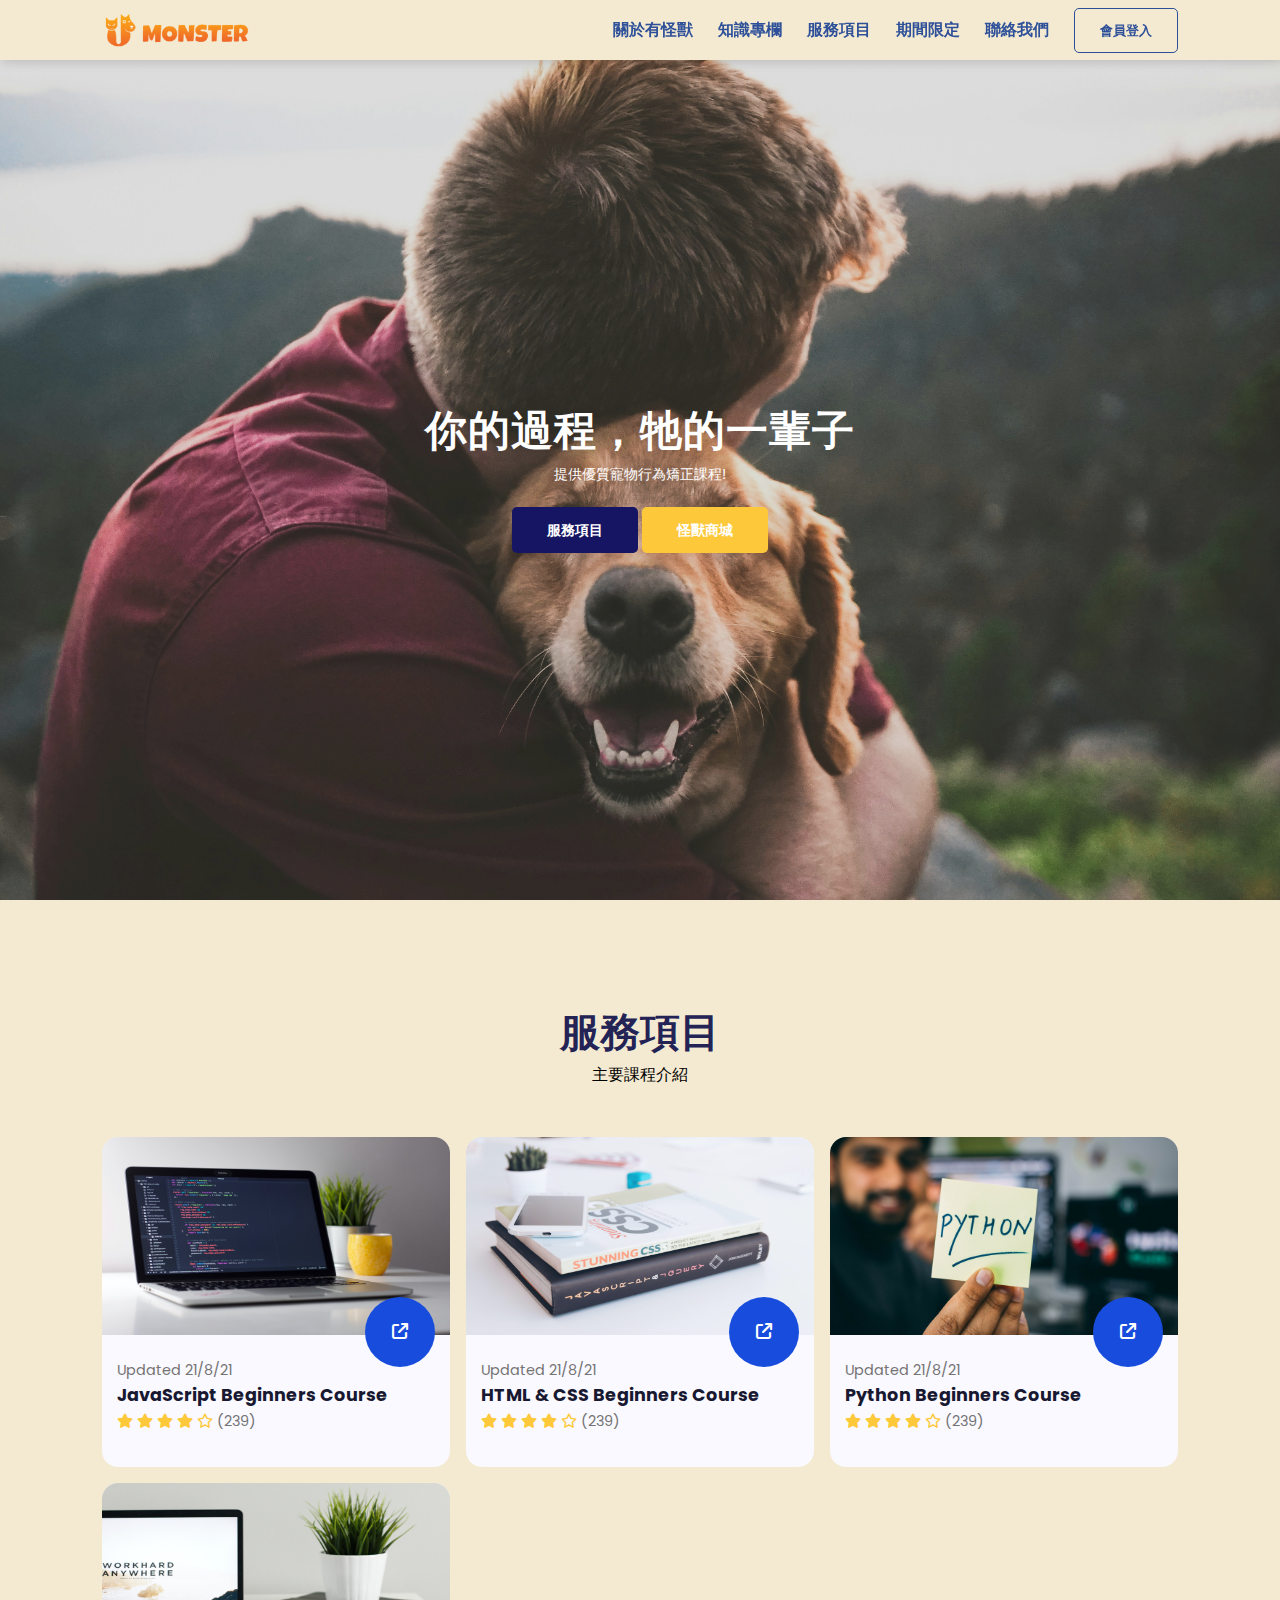
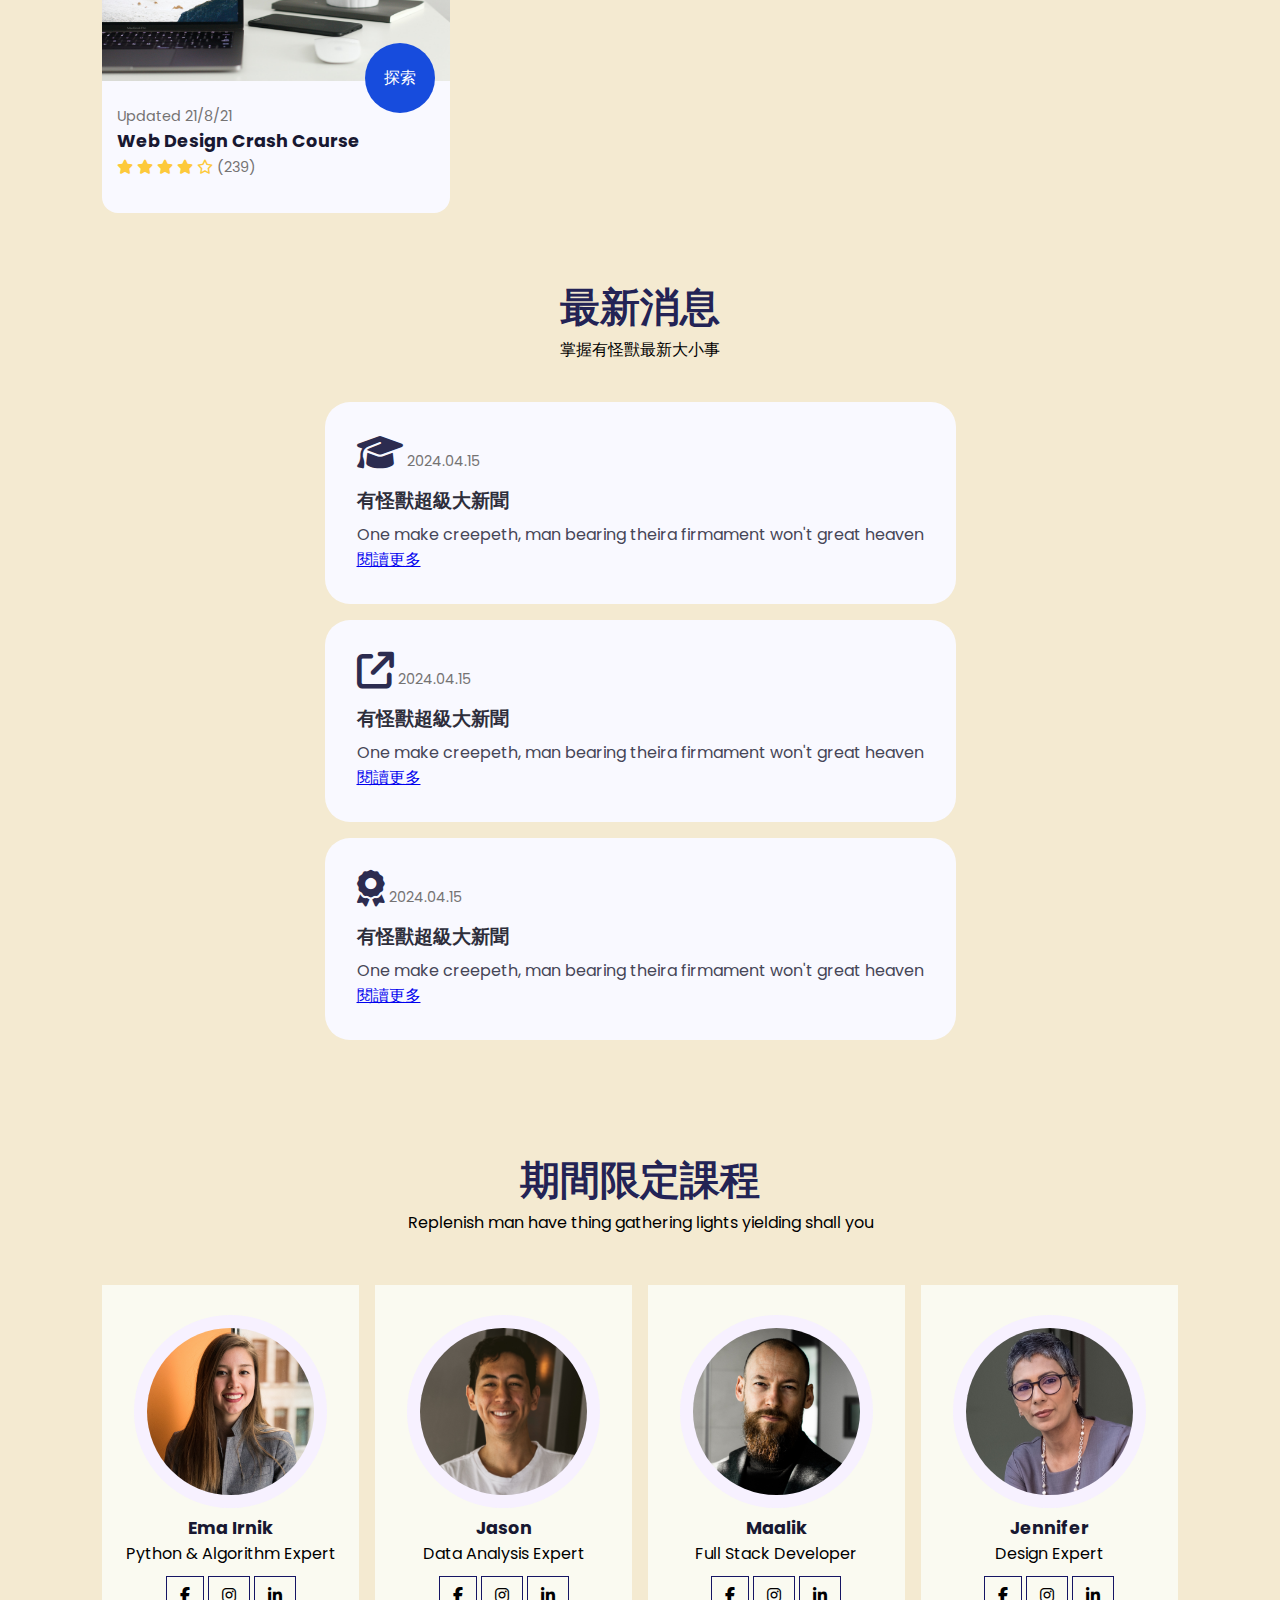
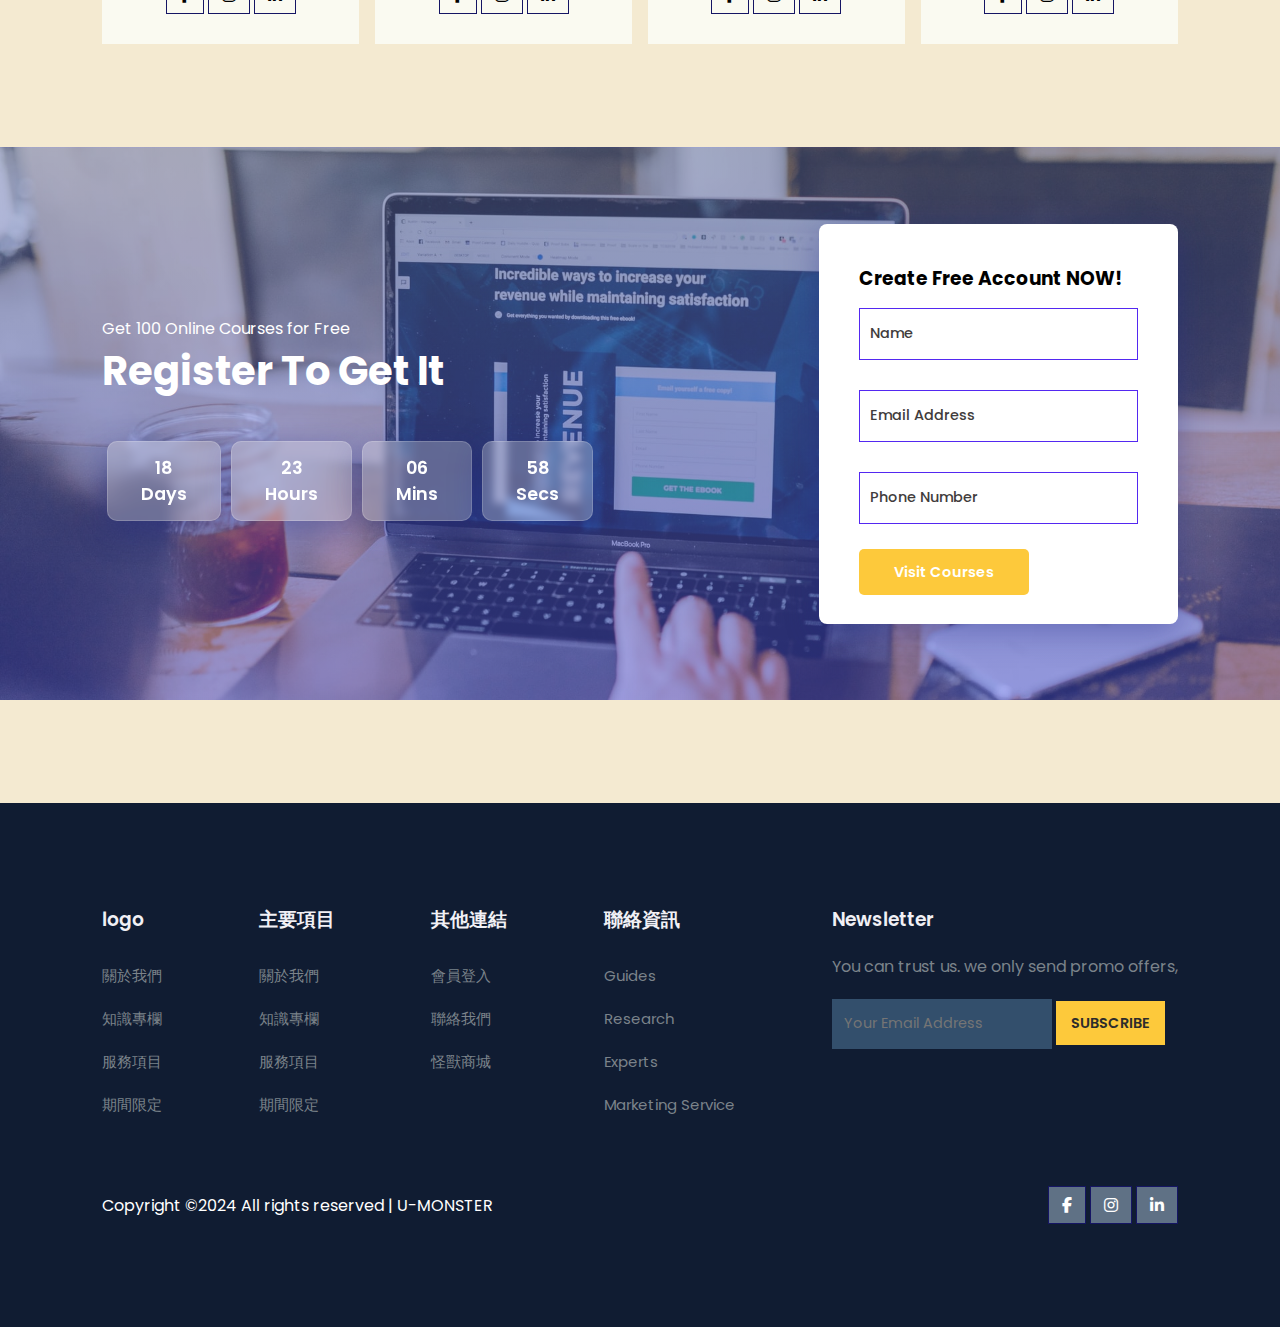
==== commit d9166d34: "version1" ====
--- a/index.html
+++ b/index.html
@@ -1,6 +1,7 @@
 <!DOCTYPE html>
 <html lang="en">
-  <head>
+
+<head>
     <meta charset="UTF-8" />
     <meta http-equiv="X-UA-Compatible" content="IE=edge" />
     <meta name="viewport" content="width=device-width, initial-scale=1.0" />
@@ -9,323 +10,282 @@
 
     <link rel="stylesheet" href="style.css" />
     <script src="https://code.jquery.com/jquery-3.7.1.js" integrity="sha256-eKhayi8LEQwp4NKxN+CfCh+3qOVUtJn3QNZ0TciWLP4=" crossorigin="anonymous"></script>
-  </head>
-
-  <body>
+</head>
+
+<body>
     <nav>
-      <img onclick="window.location.href='index.html'" src="images/logo_d.png" alt="" />
-      <div class="navigation">
-        <ul>
-          <i id="menu-close" class="fas fa-times"></i>
-          <li><a href="about.html">關於有怪獸</a></li>
-          <li><a href="blog.html">知識專欄</a></li>
-          <li><a href="course.html">服務項目</a></li>
-          <li><a href="#">期間限定</a></li>
-          <li><a href="contact.html">聯絡我們</a></li>
-          <li class="dropdown">
-            <a class="blue">會員登入</a>
-            <div class="dropdown-content">
-              <a href="#">選項 1</a>
-              <a href="#">選項 2</a>
-              <a href="#">選項 3</a>
-            </div>
-          </li>
-        </ul>
-        <img id="menu-btn" src="images/menu.png" alt="" />
-      </div>
+        <img onclick="window.location.href='index.html'" src="images/logo_d.png" alt="" />
+        <div class="navigation">
+            <ul>
+                <i id="menu-close" class="fas fa-times"></i>
+                <li><a href="about.html">關於有怪獸</a></li>
+                <li><a href="blog.html">知識專欄</a></li>
+                <li><a href="course.html">服務項目</a></li>
+                <li><a href="#">期間限定</a></li>
+                <li><a href="contact.html">聯絡我們</a></li>
+                <li class="dropdown">
+                    <a href='/login/login.html' class="blue">會員登入</a>
+                    <div class="dropdown-content">
+                        <a href="#">選項 1</a>
+                        <a href="#">選項 2</a>
+                        <a href="#">選項 3</a>
+                    </div>
+                </li>
+            </ul>
+            <img id="menu-btn" src="images/menu.png" alt="" />
+        </div>
     </nav>
 
+
+
     <section id="home">
-      <h2>你的過程，牠的一輩子</h2>
-      <p>提供優質寵物行為矯正課程!</p>
-      <div class="btn">
-        <a class="blue" href="#">服務項目</a>
-        <a class="yellow" href="#">怪獸商城</a>
-      </div>
+        <h2>你的過程，牠的一輩子</h2>
+        <p>提供優質寵物行為矯正課程!</p>
+        <div class="btn">
+            <a class="blue" href="#">服務項目</a>
+            <a class="yellow" href="#">怪獸商城</a>
+        </div>
     </section>
 
     <section id="course">
-      <h1>服務項目</h1>
-      <p>主要課程介紹</p>
-      <div class="course-box">
-        <div class="courses">
-          <img src="images/c1.jpg" alt="" />
-          <div class="details">
-            <span>Updated 21/8/21</span>
-            <h6>JavaScript Beginners Course</h6>
-            <div class="star">
-              <i class="fas fa-star"></i>
-              <i class="fas fa-star"></i>
-              <i class="fas fa-star"></i>
-              <i class="fas fa-star"></i>
-              <i class="far fa-star"></i>
-              <span>(239)</span>
-            </div>
-          </div>
-          <div class="cost"><i class="fa-solid fa-arrow-up-right-from-square"></i></div>
-        </div>
-        <div class="courses">
-          <img src="images/c2.jpg" alt="" />
-          <div class="details">
-            <span>Updated 21/8/21</span>
-            <h6>HTML & CSS Beginners Course</h6>
-            <div class="star">
-              <i class="fas fa-star"></i>
-              <i class="fas fa-star"></i>
-              <i class="fas fa-star"></i>
-              <i class="fas fa-star"></i>
-              <i class="far fa-star"></i>
-              <span>(239)</span>
-            </div>
-          </div>
-          <div class="cost"><i class="fa-solid fa-arrow-up-right-from-square"></i></div>
-        </div>
-        <div class="courses">
-          <img src="images/c3.jpg" alt="" />
-          <div class="details">
-            <span>Updated 21/8/21</span>
-            <h6>Python Beginners Course</h6>
-            <div class="star">
-              <i class="fas fa-star"></i>
-              <i class="fas fa-star"></i>
-              <i class="fas fa-star"></i>
-              <i class="fas fa-star"></i>
-              <i class="far fa-star"></i>
-              <span>(239)</span>
-            </div>
-          </div>
-          <div class="cost"><i class="fa-solid fa-arrow-up-right-from-square"></i></div>
-        </div>
-        <div class="courses">
-          <img src="images/c4.jpg" alt="" />
-          <div class="details">
-            <span>Updated 21/8/21</span>
-            <h6>Web Design Crash Course</h6>
-            <div class="star">
-              <i class="fas fa-star"></i>
-              <i class="fas fa-star"></i>
-              <i class="fas fa-star"></i>
-              <i class="fas fa-star"></i>
-              <i class="far fa-star"></i>
-              <span>(239)</span>
-            </div>
-          </div>
-          <div class="cost">探索</div>
-        </div>
-        <div class="courses">
-          <img src="images/c5.jpg" alt="" />
-          <div class="details">
-            <span>Updated 21/8/21</span>
-            <h6>Web Development Crash Course</h6>
-            <div class="star">
-              <i class="fas fa-star"></i>
-              <i class="fas fa-star"></i>
-              <i class="fas fa-star"></i>
-              <i class="fas fa-star"></i>
-              <i class="far fa-star"></i>
-              <span>(239)</span>
-            </div>
-          </div>
-          <div class="cost">探索</div>
-        </div>
-        <!-- <div class="courses">
-                <img src="images/vue.jpeg" alt="">
-                <div class="details">
-                    <span>Updated 21/8/21</span>
-                    <h6>VUE JS Beginners Course</h6>
-                    <div class="star">
-                        <i class="fas fa-star"></i>
-                        <i class="fas fa-star"></i>
-                        <i class="fas fa-star"></i>
-                        <i class="fas fa-star"></i>
-                        <i class="far fa-star"></i>
-                        <span>(239)</span>
-                    </div>
-                </div>
-                <div class="cost">
-                    $49.99
-                </div>
-            </div> -->
-        <div class="courses">
-          <img src="images/c6.jpg" alt="" />
-          <div class="details">
-            <span>Updated 21/8/21</span>
-            <h6>Angular Beginners Course</h6>
-            <div class="star">
-              <i class="fas fa-star"></i>
-              <i class="fas fa-star"></i>
-              <i class="fas fa-star"></i>
-              <i class="fas fa-star"></i>
-              <i class="far fa-star"></i>
-              <span>(239)</span>
-            </div>
-          </div>
-          <div class="cost">探索</div>
-        </div>
-      </div>
+        <h1>服務項目</h1>
+        <p>主要課程介紹</p>
+        <div class="course-box">
+            <div class="courses">
+                <img src="images/c1.jpg" alt="" />
+                <div class="details">
+                    <span>Updated 21/8/21</span>
+                    <h6>JavaScript Beginners Course</h6>
+                    <div class="star">
+                        <i class="fas fa-star"></i>
+                        <i class="fas fa-star"></i>
+                        <i class="fas fa-star"></i>
+                        <i class="fas fa-star"></i>
+                        <i class="far fa-star"></i>
+                        <span>(239)</span>
+                    </div>
+                </div>
+                <div class="cost"><i class="fa-solid fa-arrow-up-right-from-square"></i></div>
+            </div>
+            <div class="courses">
+                <img src="images/c2.jpg" alt="" />
+                <div class="details">
+                    <span>Updated 21/8/21</span>
+                    <h6>HTML & CSS Beginners Course</h6>
+                    <div class="star">
+                        <i class="fas fa-star"></i>
+                        <i class="fas fa-star"></i>
+                        <i class="fas fa-star"></i>
+                        <i class="fas fa-star"></i>
+                        <i class="far fa-star"></i>
+                        <span>(239)</span>
+                    </div>
+                </div>
+                <div class="cost"><i class="fa-solid fa-arrow-up-right-from-square"></i></div>
+            </div>
+            <div class="courses">
+                <img src="images/c3.jpg" alt="" />
+                <div class="details">
+                    <span>Updated 21/8/21</span>
+                    <h6>Python Beginners Course</h6>
+                    <div class="star">
+                        <i class="fas fa-star"></i>
+                        <i class="fas fa-star"></i>
+                        <i class="fas fa-star"></i>
+                        <i class="fas fa-star"></i>
+                        <i class="far fa-star"></i>
+                        <span>(239)</span>
+                    </div>
+                </div>
+                <div class="cost"><i class="fa-solid fa-arrow-up-right-from-square"></i></div>
+            </div>
+            <div class="courses">
+                <img src="images/c4.jpg" alt="" />
+                <div class="details">
+                    <span>Updated 21/8/21</span>
+                    <h6>Web Design Crash Course</h6>
+                    <div class="star">
+                        <i class="fas fa-star"></i>
+                        <i class="fas fa-star"></i>
+                        <i class="fas fa-star"></i>
+                        <i class="fas fa-star"></i>
+                        <i class="far fa-star"></i>
+                        <span>(239)</span>
+                    </div>
+                </div>
+                <div class="cost">探索</div>
+            </div>
+        </div>
     </section>
 
     <section id="features">
-      <h1>最新消息</h1>
-      <p>Replenish man have thing gathering lights yielding shall you</p>
-      <div class="fea-base">
-        <div class="fea-box">
-          <i class="fas fa-graduation-cap"></i>
-          <h3>Scholarship Facility</h3>
-          <p>One make creepeth, man bearing theira firmament won't great heaven</p>
-        </div>
-
-        <div class="fea-box">
-          <i class="fa-solid fa-arrow-up-right-from-square"></i>
-          <h3>Sell Online Course</h3>
-          <p>One make creepeth, man bearing theira firmament won't great heaven</p>
-        </div>
-
-        <div class="fea-box">
-          <i class="fas fa-award"></i>
-          <h3>Global Certification</h3>
-          <p>One make creepeth, man bearing theira firmament won't great heaven</p>
-        </div>
-      </div>
+        <h1>最新消息</h1>
+        <p>掌握有怪獸最新大小事</p>
+        <div class="fea-base">
+            <div class="fea-box">
+                <i class="fas fa-graduation-cap"></i>
+                <span>2024.04.15</span>
+                <h3>有怪獸超級大新聞</h3>
+                <p>One make creepeth, man bearing theira firmament won't great heaven</p>
+                <a href="#">閱讀更多</a>
+            </div>
+
+            <div class="fea-box">
+                <i class="fa-solid fa-arrow-up-right-from-square"></i>
+                <span>2024.04.15</span>
+                <h3>有怪獸超級大新聞</h3>
+                <p>One make creepeth, man bearing theira firmament won't great heaven</p>
+                <a href="#">閱讀更多</a>
+            </div>
+
+            <div class="fea-box">
+                <i class="fas fa-award"></i>
+                <span>2024.04.15</span>
+                <h3>有怪獸超級大新聞</h3>
+                <p>One make creepeth, man bearing theira firmament won't great heaven</p>
+                <a href="#">閱讀更多</a>
+            </div>
+        </div>
     </section>
 
     <section id="experts">
-      <h1>期間限定課程</h1>
-      <p>Replenish man have thing gathering lights yielding shall you</p>
-      <div class="expert-box">
-        <div class="profile">
-          <img src="images/pro1.webp" alt="" />
-          <h6>Ema Irnik</h6>
-          <p>Python & Algorithm Expert</p>
-          <div class="pro-link">
-            <i class="fab fa-facebook-f"></i>
-            <i class="fab fa-instagram"></i>
-            <i class="fab fa-linkedin-in"></i>
-          </div>
-        </div>
-        <div class="profile">
-          <img src="images/pro2.webp" alt="" />
-          <h6>Jason</h6>
-          <p>Data Analysis Expert</p>
-          <div class="pro-link">
-            <i class="fab fa-facebook-f"></i>
-            <i class="fab fa-instagram"></i>
-            <i class="fab fa-linkedin-in"></i>
-          </div>
-        </div>
-        <div class="profile">
-          <img src="images/pro3.webp" alt="" />
-          <h6>Maalik</h6>
-          <p>Full Stack Developer</p>
-          <div class="pro-link">
-            <i class="fab fa-facebook-f"></i>
-            <i class="fab fa-instagram"></i>
-            <i class="fab fa-linkedin-in"></i>
-          </div>
-        </div>
-        <div class="profile">
-          <img src="images/pro4.webp" alt="" />
-          <h6>Jennifer</h6>
-          <p>Design Expert</p>
-          <div class="pro-link">
-            <i class="fab fa-facebook-f"></i>
-            <i class="fab fa-instagram"></i>
-            <i class="fab fa-linkedin-in"></i>
-          </div>
-        </div>
-      </div>
+        <h1>期間限定課程</h1>
+        <p>Replenish man have thing gathering lights yielding shall you</p>
+        <div class="expert-box">
+            <div class="profile">
+                <img src="images/pro1.webp" alt="" />
+                <h6>Ema Irnik</h6>
+                <p>Python & Algorithm Expert</p>
+                <div class="pro-link">
+                    <i class="fab fa-facebook-f"></i>
+                    <i class="fab fa-instagram"></i>
+                    <i class="fab fa-linkedin-in"></i>
+                </div>
+            </div>
+            <div class="profile">
+                <img src="images/pro2.webp" alt="" />
+                <h6>Jason</h6>
+                <p>Data Analysis Expert</p>
+                <div class="pro-link">
+                    <i class="fab fa-facebook-f"></i>
+                    <i class="fab fa-instagram"></i>
+                    <i class="fab fa-linkedin-in"></i>
+                </div>
+            </div>
+            <div class="profile">
+                <img src="images/pro3.webp" alt="" />
+                <h6>Maalik</h6>
+                <p>Full Stack Developer</p>
+                <div class="pro-link">
+                    <i class="fab fa-facebook-f"></i>
+                    <i class="fab fa-instagram"></i>
+                    <i class="fab fa-linkedin-in"></i>
+                </div>
+            </div>
+            <div class="profile">
+                <img src="images/pro4.webp" alt="" />
+                <h6>Jennifer</h6>
+                <p>Design Expert</p>
+                <div class="pro-link">
+                    <i class="fab fa-facebook-f"></i>
+                    <i class="fab fa-instagram"></i>
+                    <i class="fab fa-linkedin-in"></i>
+                </div>
+            </div>
+        </div>
     </section>
 
     <section id="registration">
-      <div class="reminder">
-        <p>Get 100 Online Courses for Free</p>
-        <h1>Register To Get It</h1>
-        <div class="time">
-          <div class="date">18<br />Days</div>
-          <div class="date">23<br />Hours</div>
-          <div class="date">06<br />Mins</div>
-          <div class="date">58<br />Secs</div>
-        </div>
-      </div>
-      <div class="form">
-        <h3>Create Free Account NOW!</h3>
-        <input type="text" name="" id="" placeholder="Name" />
-        <input type="email" name="" id="" placeholder="Email Address" />
-        <input type="text" name="" id="" placeholder="Phone Number" />
-        <div class="btn">
-          <a class="yellow" href="#">Visit Courses</a>
-        </div>
-      </div>
+        <div class="reminder">
+            <p>Get 100 Online Courses for Free</p>
+            <h1>Register To Get It</h1>
+            <div class="time">
+                <div class="date">18<br />Days</div>
+                <div class="date">23<br />Hours</div>
+                <div class="date">06<br />Mins</div>
+                <div class="date">58<br />Secs</div>
+            </div>
+        </div>
+        <div class="form">
+            <h3>Create Free Account NOW!</h3>
+            <input type="text" name="" id="" placeholder="Name" />
+            <input type="email" name="" id="" placeholder="Email Address" />
+            <input type="text" name="" id="" placeholder="Phone Number" />
+            <div class="btn">
+                <a class="yellow" href="#">Visit Courses</a>
+            </div>
+        </div>
     </section>
 
     <footer>
-      <div class="footer-col">
-        <h3>logo</h3>
-        <li>關於我們</li>
-        <li>知識專欄</li>
-        <li>服務項目</li>
-        <li>期間限定</li>
-      </div>
-      <div class="footer-col">
-        <h3>主要項目</h3>
-        <li>關於我們</li>
-        <li>知識專欄</li>
-        <li>服務項目</li>
-        <li>期間限定</li>
-      </div>
-      <div class="footer-col">
-        <h3>其他連結</h3>
-        <li>會員登入</li>
-        <li>聯絡我們</li>
-        <li>怪獸商城</li>
-      </div>
-      <div class="footer-col">
-        <h3>聯絡資訊</h3>
-        <li>Guides</li>
-        <li>Research</li>
-        <li>Experts</li>
-        <li>Marketing Service</li>
-      </div>
-      <div class="footer-col">
-        <h3>Newsletter</h3>
-        <p>You can trust us. we only send promo offers,</p>
-        <div class="subscribe">
-          <input type="text" name="" placeholder="Your Email Address" id="" />
-          <a class="yellow" href="#">SUBSCRIBE</a>
-        </div>
-      </div>
-      <div class="copyright">
-        <p>Copyright ©2024 All rights reserved | U-MONSTER</p>
-        <div class="pro-link">
-          <i class="fab fa-facebook-f"></i>
-          <i class="fab fa-instagram"></i>
-          <i class="fab fa-linkedin-in"></i>
-        </div>
-      </div>
+        <div class="footer-col">
+            <h3>logo</h3>
+            <li>關於我們</li>
+            <li>知識專欄</li>
+            <li>服務項目</li>
+            <li>期間限定</li>
+        </div>
+        <div class="footer-col">
+            <h3>主要項目</h3>
+            <li>關於我們</li>
+            <li>知識專欄</li>
+            <li>服務項目</li>
+            <li>期間限定</li>
+        </div>
+        <div class="footer-col">
+            <h3>其他連結</h3>
+            <li>會員登入</li>
+            <li>聯絡我們</li>
+            <li>怪獸商城</li>
+        </div>
+        <div class="footer-col">
+            <h3>聯絡資訊</h3>
+            <li>Guides</li>
+            <li>Research</li>
+            <li>Experts</li>
+            <li>Marketing Service</li>
+        </div>
+        <div class="footer-col">
+            <h3>Newsletter</h3>
+            <p>You can trust us. we only send promo offers,</p>
+            <div class="subscribe">
+                <input type="text" name="" placeholder="Your Email Address" id="" />
+                <a class="yellow" href="#">SUBSCRIBE</a>
+            </div>
+        </div>
+        <div class="copyright">
+            <p>Copyright ©2024 All rights reserved | U-MONSTER</p>
+            <div class="pro-link">
+                <i class="fab fa-facebook-f"></i>
+                <i class="fab fa-instagram"></i>
+                <i class="fab fa-linkedin-in"></i>
+            </div>
+        </div>
     </footer>
 
     <script>
-      $('#menu-btn').click(function () {
-        $('nav .navigation ul').addClass('active');
-      });
-      $('#menu-close').click(function () {
-        $('nav .navigation ul').removeClass('active');
-      });
+        $('#menu-btn').click(function() {
+            $('nav .navigation ul').addClass('active');
+        });
+        $('#menu-close').click(function() {
+            $('nav .navigation ul').removeClass('active');
+        });
     </script>
     <script>
-      $(document).ready(function () {
-        $('.dropdown').click(function () {
-          $(this).find('.dropdown-content').toggleClass('show');
+        $(document).ready(function() {
+            $('.dropdown').click(function() {
+                $(this).find('.dropdown-content').toggleClass('show');
+            });
+
+            $(window).click(function(event) {
+                if (!event.target.matches('.dropdown')) {
+                    $('.dropdown-content').removeClass('show');
+                }
+            });
         });
-
-        $(window).click(function (event) {
-          if (!event.target.matches('.dropdown')) {
-            $('.dropdown-content').removeClass('show');
-          }
-        });
-      });
     </script>
 
-    <script src="./js/script.js"></script>
-  </body>
-</html>
+    <script src="/js/script.js"></script>
+</body>
+
+</html>--- a/style.css
+++ b/style.css
@@ -182,21 +182,23 @@
 }
 
 #features {
-  padding: 5vw 8vw 0 8vw;
+  padding: 5vw 14vw 0 14vw;
   text-align: center;
 }
 
 #features .fea-base {
-  display: grid;
-  grid-template-columns: repeat(auto-fit, minmax(320px, 1fr));
-  grid-gap: 1rem;
-  margin-top: 50px;
+  display: flex; /* 將 display 改為 flex */
+  flex-direction: column; /* 將排列方式改為 column */
+  align-items: center; /* 置中 */
+  margin-top: 2rem; /* 清除頂部間距 */
 }
 
 #features .fea-box {
   background: #f9f9ff;
   padding: 2rem;
   text-align: start;
+  border-radius:25px;
+  margin: 0.5rem;
 }
 
 #features .fea-box i {
@@ -539,6 +541,7 @@
 
 #about-container .about-img img {
   width: 100%;
+  border-radius:25px;
 }
 
 #about-container .about-text {
@@ -1260,3 +1263,212 @@
 .search-box button[type='submit']:hover {
   background-color: #0056b3;
 }
+
+
+
+
+
+
+
+
+/*123*/
+
+.group {
+  display: flex;
+    align-items: center;
+    justify-content: center;
+    flex-direction: column;
+    height: 100vh;
+}
+
+#form {
+  background-color: #fff;
+  border-radius: 30px;
+  box-shadow: 0 5px 15px rgba(0, 0, 0, 0.35);
+  position: relative;
+  overflow: hidden;
+  width: 768px;
+  max-width: 100%;
+  min-height: 480px;
+}
+
+#form p{
+  font-size: 14px;
+  line-height: 20px;
+  letter-spacing: 0.3px;
+  margin: 20px 0;
+}
+
+#form span{
+  font-size: 12px;
+}
+
+#form a{
+  color: #333;
+  font-size: 13px;
+  text-decoration: none;
+  margin: 15px 0 10px;
+}
+
+#form button{
+  background-color: #512da8;
+  color: #fff;
+  font-size: 12px;
+  padding: 10px 45px;
+  border: 1px solid transparent;
+  border-radius: 8px;
+  font-weight: 600;
+  letter-spacing: 0.5px;
+  text-transform: uppercase;
+  margin-top: 10px;
+  cursor: pointer;
+}
+
+#form button.hidden{
+  background-color: transparent;
+  border-color: #fff;
+}
+
+#form form{
+  background-color: #fff;
+  display: flex;
+  align-items: center;
+  justify-content: center;
+  flex-direction: column;
+  padding: 0 40px;
+  height: 100%;
+}
+
+#form input{
+  background-color: #eee;
+  border: none;
+  margin: 8px 0;
+  padding: 10px 15px;
+  font-size: 13px;
+  border-radius: 8px;
+  width: 100%;
+  outline: none;
+}
+
+.form-container{
+  position: absolute;
+  top: 0;
+  height: 100%;
+  transition: all 0.6s ease-in-out;
+}
+
+.sign-in{
+  left: 0;
+  width: 50%;
+  z-index: 2;
+}
+
+.container.active .sign-in{
+  transform: translateX(100%);
+}
+
+.sign-up{
+  left: 0;
+  width: 50%;
+  opacity: 0;
+  z-index: 1;
+}
+
+.container.active .sign-up{
+  transform: translateX(100%);
+  opacity: 1;
+  z-index: 5;
+  animation: move 0.6s;
+}
+
+@keyframes move{
+  0%, 49.99%{
+      opacity: 0;
+      z-index: 1;
+  }
+  50%, 100%{
+      opacity: 1;
+      z-index: 5;
+  }
+}
+
+.social-icons{
+  margin: 20px 0;
+}
+
+.social-icons a{
+  border: 1px solid #ccc;
+  border-radius: 20%;
+  display: inline-flex;
+  justify-content: center;
+  align-items: center;
+  margin: 0 3px;
+  width: 40px;
+  height: 40px;
+}
+
+.toggle-container{
+  position: absolute;
+  top: 0;
+  left: 50%;
+  width: 50%;
+  height: 100%;
+  overflow: hidden;
+  transition: all 0.6s ease-in-out;
+  border-radius: 150px 0 0 100px;
+  z-index: 1000;
+}
+
+.container.active .toggle-container{
+  transform: translateX(-100%);
+  border-radius: 0 150px 100px 0;
+}
+
+.toggle{
+  background-color: #512da8;
+  height: 100%;
+  background: linear-gradient(to right, #5c6bc0, #512da8);
+  color: #fff;
+  position: relative;
+  left: -100%;
+  height: 100%;
+  width: 200%;
+  transform: translateX(0);
+  transition: all 0.6s ease-in-out;
+}
+
+.container.active .toggle{
+  transform: translateX(50%);
+}
+
+.toggle-panel{
+  position: absolute;
+  width: 50%;
+  height: 100%;
+  display: flex;
+  align-items: center;
+  justify-content: center;
+  flex-direction: column;
+  padding: 0 30px;
+  text-align: center;
+  top: 0;
+  transform: translateX(0);
+  transition: all 0.6s ease-in-out;
+}
+
+.toggle-left{
+  transform: translateX(-200%);
+}
+
+.container.active .toggle-left{
+  transform: translateX(0);
+}
+
+.toggle-right{
+  right: 0;
+  transform: translateX(0);
+}
+
+.container.active .toggle-right{
+  transform: translateX(200%);
+}
